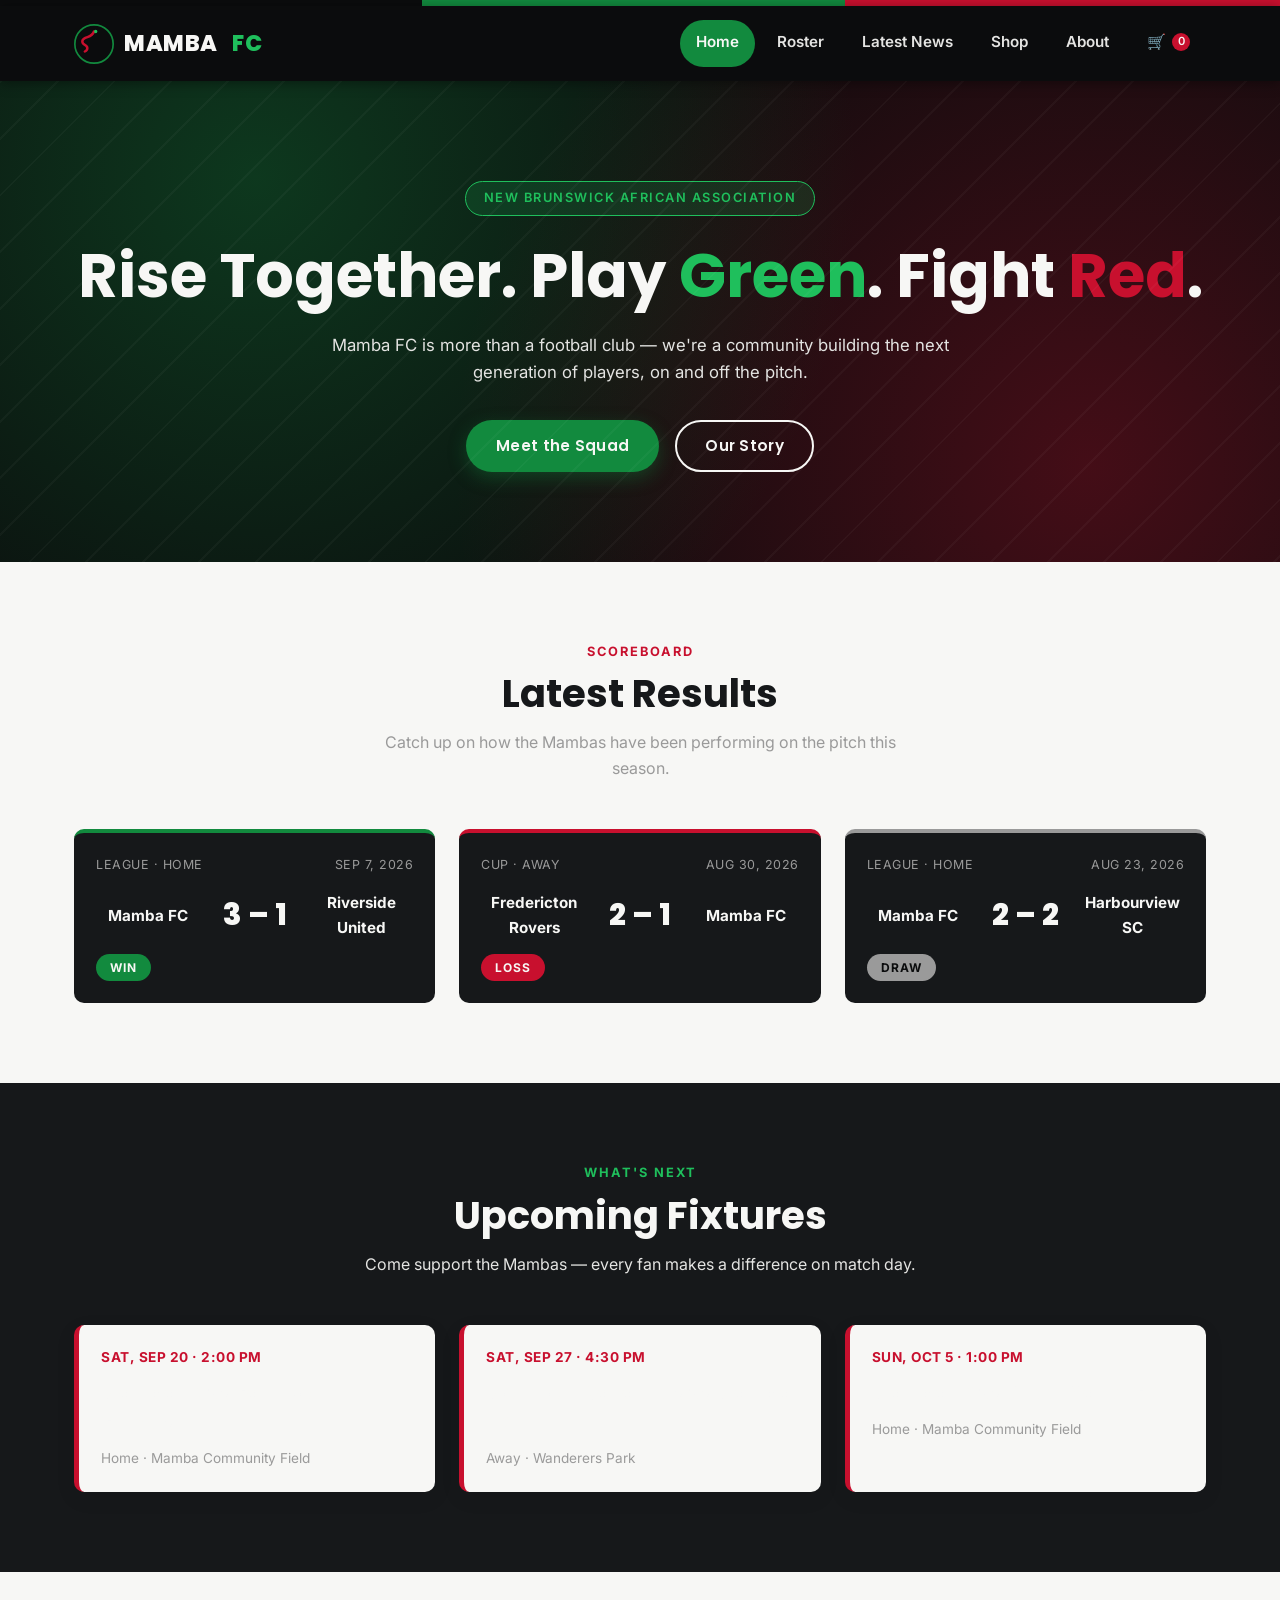
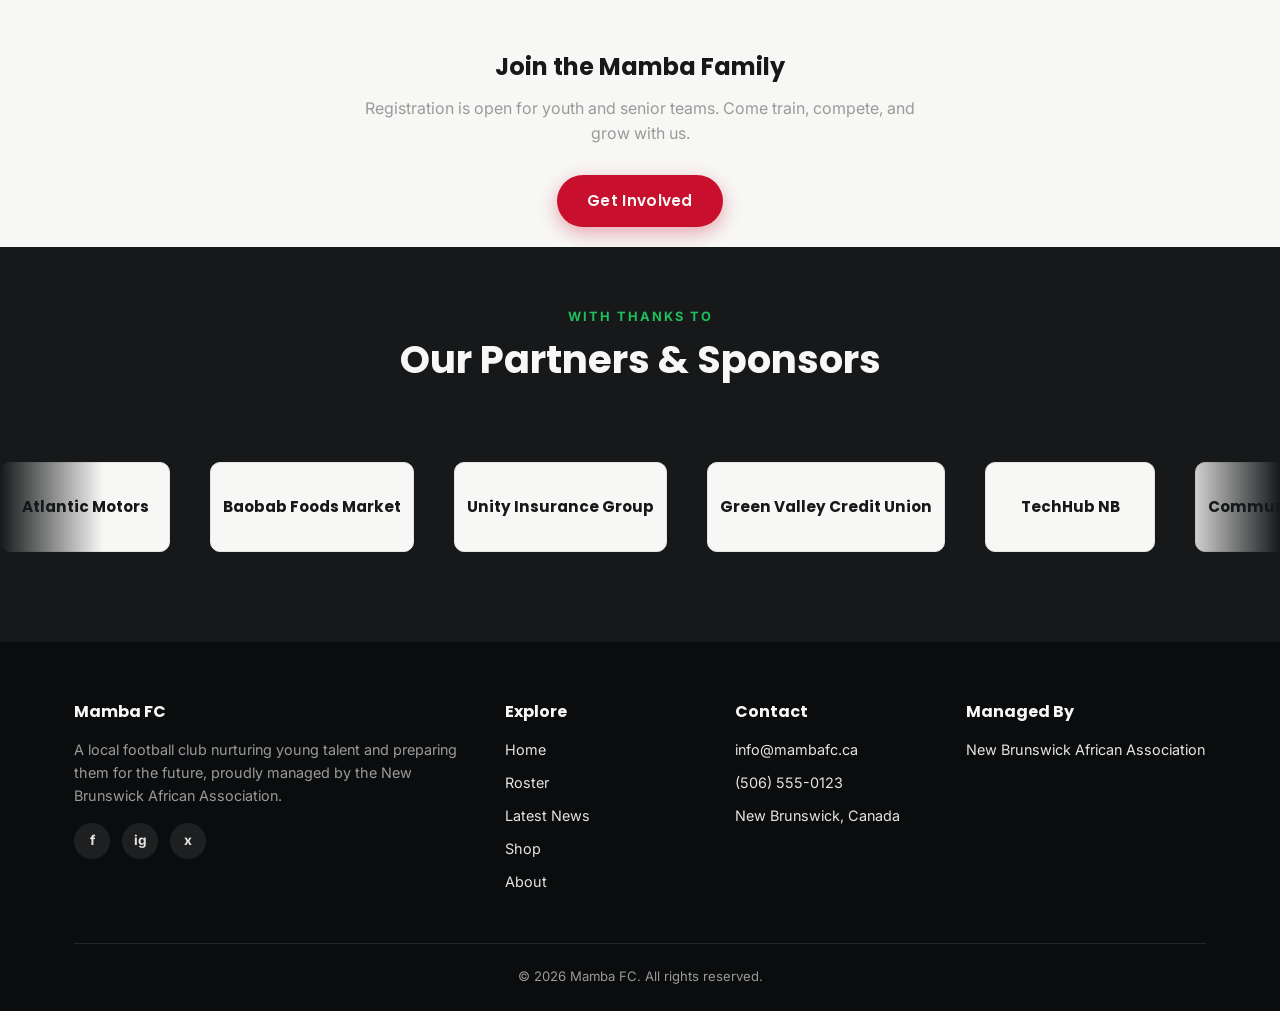
==== index.html @ 96ccfd4b "Add initial Mamba FC website with 5 core pages Static multi-page site (Home, Roster, Latest News, Sh" ====
<!DOCTYPE html>
<html lang="en">
<head>
<meta charset="UTF-8">
<meta name="viewport" content="width=device-width, initial-scale=1.0">
<title>Mamba FC — Home</title>
<meta name="description" content="Official home of Mamba FC, a local football club nurturing young talent, managed by the New Brunswick African Association.">
<link rel="preconnect" href="https://fonts.googleapis.com">
<link href="https://fonts.googleapis.com/css2?family=Poppins:wght@700;800&family=Inter:wght@400;500;600;700&display=swap" rel="stylesheet">
<link rel="stylesheet" href="css/style.css">
</head>
<body>

<div class="brand-stripe"></div>

<!-- ===== NAVBAR ===== -->
<header class="navbar">
  <div class="nav-container">
    <a href="index.html" class="logo">
      <svg class="mark" viewBox="0 0 48 48" xmlns="http://www.w3.org/2000/svg">
        <circle cx="24" cy="24" r="23" fill="#0b0c0d" stroke="#128a3e" stroke-width="2"/>
        <path d="M13 33c4-2 4-6 0-8s-4-6 0-8 9-2 11-8" stroke="#c8102e" stroke-width="3" fill="none" stroke-linecap="round"/>
        <circle cx="26" cy="9" r="2" fill="#1fbf5c"/>
      </svg>
      MAMBA<span class="fc">&nbsp;FC</span>
    </a>
    <nav class="nav-links">
      <a href="index.html" data-page="index.html">Home</a>
      <a href="roster.html" data-page="roster.html">Roster</a>
      <a href="news.html" data-page="news.html">Latest News</a>
      <a href="shop.html" data-page="shop.html">Shop</a>
      <a href="about.html" data-page="about.html">About</a>
      <a href="shop.html#products" class="nav-cart" aria-label="Cart">
        🛒 <span class="cart-badge">0</span>
      </a>
    </nav>
    <button class="nav-toggle" aria-label="Toggle menu">
      <span></span><span></span><span></span>
    </button>
  </div>
</header>

<!-- ===== HERO ===== -->
<section class="hero">
  <div class="container">
    <span class="hero-tag">New Brunswick African Association</span>
    <h1>Rise Together. Play <span class="accent-green">Green</span>. Fight <span class="accent-red">Red</span>.</h1>
    <p>Mamba FC is more than a football club — we're a community building the next generation of players, on and off the pitch.</p>
    <div class="hero-actions">
      <a href="roster.html" class="btn btn-primary">Meet the Squad</a>
      <a href="about.html" class="btn btn-outline">Our Story</a>
    </div>
  </div>
</section>

<!-- ===== LATEST RESULTS ===== -->
<section class="section">
  <div class="container">
    <div class="section-head">
      <span class="section-eyebrow">Scoreboard</span>
      <h2>Latest Results</h2>
      <p>Catch up on how the Mambas have been performing on the pitch this season.</p>
    </div>
    <div class="grid grid-3">
      <div class="score-card">
        <div class="score-meta"><span>League · Home</span><span>Sep 7, 2026</span></div>
        <div class="score-teams">
          <span class="score-team">Mamba FC</span>
          <span class="score-value">3&nbsp;–&nbsp;1</span>
          <span class="score-team">Riverside United</span>
        </div>
        <span class="result-badge win">WIN</span>
      </div>
      <div class="score-card loss">
        <div class="score-meta"><span>Cup · Away</span><span>Aug 30, 2026</span></div>
        <div class="score-teams">
          <span class="score-team">Fredericton Rovers</span>
          <span class="score-value">2&nbsp;–&nbsp;1</span>
          <span class="score-team">Mamba FC</span>
        </div>
        <span class="result-badge loss">LOSS</span>
      </div>
      <div class="score-card draw">
        <div class="score-meta"><span>League · Home</span><span>Aug 23, 2026</span></div>
        <div class="score-teams">
          <span class="score-team">Mamba FC</span>
          <span class="score-value">2&nbsp;–&nbsp;2</span>
          <span class="score-team">Harbourview SC</span>
        </div>
        <span class="result-badge draw">DRAW</span>
      </div>
    </div>
  </div>
</section>

<!-- ===== UPCOMING FIXTURES ===== -->
<section class="section section-alt">
  <div class="container">
    <div class="section-head">
      <span class="section-eyebrow">What's Next</span>
      <h2>Upcoming Fixtures</h2>
      <p>Come support the Mambas — every fan makes a difference on match day.</p>
    </div>
    <div class="grid grid-3">
      <div class="fixture-card">
        <span class="fixture-date">Sat, Sep 20 · 2:00 PM</span>
        <span class="fixture-match">Mamba FC vs Saint John Strikers</span>
        <span class="fixture-info">Home · Mamba Community Field</span>
      </div>
      <div class="fixture-card">
        <span class="fixture-date">Sat, Sep 27 · 4:30 PM</span>
        <span class="fixture-match">Moncton Wanderers vs Mamba FC</span>
        <span class="fixture-info">Away · Wanderers Park</span>
      </div>
      <div class="fixture-card">
        <span class="fixture-date">Sun, Oct 5 · 1:00 PM</span>
        <span class="fixture-match">Mamba FC vs Green Valley SC</span>
        <span class="fixture-info">Home · Mamba Community Field</span>
      </div>
    </div>
  </div>
</section>

<!-- ===== CALL TO ACTION ===== -->
<section class="section" style="padding-bottom: 20px;">
  <div class="container" style="text-align:center;">
    <h2 style="margin-bottom:14px;">Join the Mamba Family</h2>
    <p style="color:var(--grey); max-width:560px; margin:0 auto 28px;">Registration is open for youth and senior teams. Come train, compete, and grow with us.</p>
    <a href="about.html" class="btn btn-red">Get Involved</a>
  </div>
</section>

<!-- ===== PARTNERS / SPONSORS SLIDESHOW ===== -->
<section class="section-tight section-alt">
  <div class="container">
    <div class="section-head">
      <span class="section-eyebrow">With Thanks To</span>
      <h2>Our Partners &amp; Sponsors</h2>
    </div>
  </div>
  <div class="marquee-wrap">
    <!-- Placeholder logo tiles — replace with real sponsor logo images -->
    <div class="marquee-track">
      <div class="logo-tile">Atlantic Motors</div>
      <div class="logo-tile">Baobab Foods Market</div>
      <div class="logo-tile">Unity Insurance Group</div>
      <div class="logo-tile">Green Valley Credit Union</div>
      <div class="logo-tile">TechHub NB</div>
      <div class="logo-tile">Community Health Partners</div>
      <div class="logo-tile">Fresh Harvest Grocers</div>
      <div class="logo-tile">Bridgehouse Realty</div>
      <!-- duplicate set for seamless loop -->
      <div class="logo-tile">Atlantic Motors</div>
      <div class="logo-tile">Baobab Foods Market</div>
      <div class="logo-tile">Unity Insurance Group</div>
      <div class="logo-tile">Green Valley Credit Union</div>
      <div class="logo-tile">TechHub NB</div>
      <div class="logo-tile">Community Health Partners</div>
      <div class="logo-tile">Fresh Harvest Grocers</div>
      <div class="logo-tile">Bridgehouse Realty</div>
    </div>
  </div>
</section>

<!-- ===== FOOTER ===== -->
<footer class="footer">
  <div class="container">
    <div class="footer-grid">
      <div>
        <h4>Mamba FC</h4>
        <p>A local football club nurturing young talent and preparing them for the future, proudly managed by the New Brunswick African Association.</p>
        <div class="social-links">
          <a href="#" aria-label="Facebook">f</a>
          <a href="#" aria-label="Instagram">ig</a>
          <a href="#" aria-label="Twitter/X">x</a>
        </div>
      </div>
      <div>
        <h4>Explore</h4>
        <ul>
          <li><a href="index.html">Home</a></li>
          <li><a href="roster.html">Roster</a></li>
          <li><a href="news.html">Latest News</a></li>
          <li><a href="shop.html">Shop</a></li>
          <li><a href="about.html">About</a></li>
        </ul>
      </div>
      <div>
        <h4>Contact</h4>
        <ul>
          <li>info@mambafc.ca</li>
          <li>(506) 555-0123</li>
          <li>New Brunswick, Canada</li>
        </ul>
      </div>
      <div>
        <h4>Managed By</h4>
        <ul>
          <li>New Brunswick African Association</li>
        </ul>
      </div>
    </div>
    <div class="footer-bottom">
      &copy; 2026 Mamba FC. All rights reserved.
    </div>
  </div>
</footer>

<script src="js/main.js"></script>
</body>
</html>
---- css/style.css ----
/* ===================================================
   Mamba FC — Shared Stylesheet
   Colours: Black / Green / Red
=================================================== */

:root {
  --black: #0b0c0d;
  --black-soft: #16181a;
  --green: #128a3e;
  --green-dark: #0b5e2b;
  --green-light: #1fbf5c;
  --red: #c8102e;
  --red-dark: #8c0c22;
  --white: #f7f7f5;
  --grey: #9a9a9a;
  --grey-light: #e4e4e2;

  --font-heading: 'Poppins', 'Segoe UI', sans-serif;
  --font-body: 'Inter', 'Segoe UI', sans-serif;

  --radius: 10px;
  --shadow: 0 10px 30px rgba(0, 0, 0, 0.25);
}

* {
  box-sizing: border-box;
  margin: 0;
  padding: 0;
}

html {
  scroll-behavior: smooth;
}

body {
  font-family: var(--font-body);
  background: var(--white);
  color: var(--black-soft);
  line-height: 1.6;
  overflow-x: hidden;
}

img {
  max-width: 100%;
  display: block;
}

a {
  text-decoration: none;
  color: inherit;
}

ul {
  list-style: none;
}

h1, h2, h3, h4 {
  font-family: var(--font-heading);
  font-weight: 700;
  line-height: 1.25;
}

.container {
  width: 100%;
  max-width: 1180px;
  margin: 0 auto;
  padding: 0 24px;
}

/* ---------- Buttons ---------- */
.btn {
  display: inline-block;
  padding: 12px 28px;
  border-radius: 999px;
  font-weight: 600;
  font-family: var(--font-heading);
  font-size: 0.95rem;
  letter-spacing: 0.3px;
  border: 2px solid transparent;
  cursor: pointer;
  transition: transform 0.2s ease, background 0.2s ease, color 0.2s ease, box-shadow 0.2s ease;
}

.btn:hover {
  transform: translateY(-2px);
}

.btn-primary {
  background: var(--green);
  color: var(--white);
  box-shadow: 0 6px 18px rgba(18, 138, 62, 0.35);
}

.btn-primary:hover {
  background: var(--green-light);
}

.btn-outline {
  background: transparent;
  color: var(--white);
  border-color: var(--white);
}

.btn-outline:hover {
  background: var(--white);
  color: var(--black);
}

.btn-red {
  background: var(--red);
  color: var(--white);
  box-shadow: 0 6px 18px rgba(200, 16, 46, 0.35);
}

.btn-red:hover {
  background: var(--red-dark);
}

.btn-block {
  width: 100%;
  text-align: center;
}

/* ---------- Top bar stripe ---------- */
.brand-stripe {
  height: 6px;
  width: 100%;
  background: linear-gradient(90deg, var(--black) 0%, var(--black) 33%, var(--green) 33%, var(--green) 66%, var(--red) 66%, var(--red) 100%);
}

/* ---------- Navbar ---------- */
.navbar {
  background: var(--black);
  position: sticky;
  top: 0;
  z-index: 1000;
  box-shadow: 0 2px 12px rgba(0, 0, 0, 0.4);
}

.nav-container {
  max-width: 1180px;
  margin: 0 auto;
  padding: 14px 24px;
  display: flex;
  align-items: center;
  justify-content: space-between;
}

.logo {
  display: flex;
  align-items: center;
  gap: 10px;
  font-family: var(--font-heading);
  font-size: 1.4rem;
  font-weight: 800;
  color: var(--white);
  letter-spacing: 0.5px;
}

.logo .mark {
  width: 40px;
  height: 40px;
  flex-shrink: 0;
}

.logo span.fc {
  color: var(--green-light);
}

.nav-links {
  display: flex;
  align-items: center;
  gap: 6px;
}

.nav-links a {
  color: var(--grey-light);
  font-weight: 600;
  font-size: 0.95rem;
  padding: 10px 16px;
  border-radius: 999px;
  border-bottom: 3px solid transparent;
  transition: color 0.2s ease, background 0.2s ease;
}

.nav-links a:hover {
  color: var(--white);
  background: rgba(255, 255, 255, 0.06);
}

.nav-links a.active {
  color: var(--white);
  background: var(--green);
}

.nav-cart {
  position: relative;
  display: inline-flex;
  align-items: center;
  gap: 6px;
  color: var(--white);
  font-weight: 700;
}

.cart-badge {
  background: var(--red);
  color: var(--white);
  border-radius: 999px;
  font-size: 0.7rem;
  min-width: 18px;
  height: 18px;
  display: inline-flex;
  align-items: center;
  justify-content: center;
  padding: 0 4px;
}

.nav-toggle {
  display: none;
  flex-direction: column;
  gap: 5px;
  background: none;
  border: none;
  cursor: pointer;
  padding: 6px;
}

.nav-toggle span {
  width: 26px;
  height: 3px;
  background: var(--white);
  border-radius: 2px;
}

/* ---------- Hero ---------- */
.hero {
  position: relative;
  background: radial-gradient(circle at 20% 20%, rgba(18, 138, 62, 0.35), transparent 55%),
              radial-gradient(circle at 85% 80%, rgba(200, 16, 46, 0.3), transparent 55%),
              var(--black);
  color: var(--white);
  padding: 100px 24px 90px;
  text-align: center;
  overflow: hidden;
}

.hero::before {
  content: "";
  position: absolute;
  inset: 0;
  background-image: repeating-linear-gradient(135deg, rgba(255,255,255,0.03) 0 2px, transparent 2px 40px);
  pointer-events: none;
}

.hero-tag {
  display: inline-block;
  background: rgba(31, 191, 92, 0.15);
  border: 1px solid var(--green-light);
  color: var(--green-light);
  padding: 6px 18px;
  border-radius: 999px;
  font-weight: 600;
  font-size: 0.8rem;
  letter-spacing: 1.5px;
  text-transform: uppercase;
  margin-bottom: 22px;
}

.hero h1 {
  font-size: clamp(2.2rem, 5vw, 3.8rem);
  margin-bottom: 18px;
}

.hero h1 .accent-green { color: var(--green-light); }
.hero h1 .accent-red { color: var(--red); }

.hero p {
  max-width: 620px;
  margin: 0 auto 34px;
  color: var(--grey-light);
  font-size: 1.05rem;
}

.hero-actions {
  display: flex;
  gap: 16px;
  justify-content: center;
  flex-wrap: wrap;
}

/* ---------- Page header (non-home pages) ---------- */
.page-header {
  background: var(--black);
  color: var(--white);
  padding: 70px 24px;
  text-align: center;
  position: relative;
}

.page-header h1 {
  font-size: clamp(2rem, 4vw, 2.8rem);
}

.page-header p {
  color: var(--grey-light);
  margin-top: 10px;
  max-width: 560px;
  margin-left: auto;
  margin-right: auto;
}

/* ---------- Sections ---------- */
.section {
  padding: 80px 0;
}

.section-tight {
  padding: 60px 0;
}

.section-alt {
  background: var(--black-soft);
  color: var(--white);
}

.section-head {
  text-align: center;
  margin-bottom: 48px;
}

.section-eyebrow {
  color: var(--red);
  font-weight: 700;
  letter-spacing: 2px;
  text-transform: uppercase;
  font-size: 0.8rem;
  margin-bottom: 8px;
  display: block;
}

.section-alt .section-eyebrow {
  color: var(--green-light);
}

.section-head h2 {
  font-size: clamp(1.7rem, 3vw, 2.4rem);
}

.section-head p {
  color: var(--grey);
  max-width: 560px;
  margin: 12px auto 0;
}

.section-alt .section-head p {
  color: var(--grey-light);
}

/* ---------- Grids ---------- */
.grid {
  display: grid;
  gap: 24px;
}

.grid-3 { grid-template-columns: repeat(3, 1fr); }
.grid-2 { grid-template-columns: repeat(2, 1fr); }
.grid-4 { grid-template-columns: repeat(4, 1fr); }

@media (max-width: 900px) {
  .grid-3, .grid-4 { grid-template-columns: repeat(2, 1fr); }
}

@media (max-width: 600px) {
  .grid-2, .grid-3, .grid-4 { grid-template-columns: 1fr; }
}

/* ---------- Cards: general ---------- */
.card {
  background: var(--white);
  border-radius: var(--radius);
  box-shadow: 0 6px 20px rgba(0, 0, 0, 0.08);
  overflow: hidden;
  transition: transform 0.25s ease, box-shadow 0.25s ease;
}

.card:hover {
  transform: translateY(-6px);
  box-shadow: 0 16px 34px rgba(0, 0, 0, 0.15);
}

/* ---------- Score cards ---------- */
.score-card {
  background: var(--black-soft);
  border-radius: var(--radius);
  padding: 22px;
  color: var(--white);
  border-top: 4px solid var(--green);
}

.score-card.loss { border-top-color: var(--red); }
.score-card.draw { border-top-color: var(--grey); }

.score-meta {
  display: flex;
  justify-content: space-between;
  font-size: 0.78rem;
  color: var(--grey);
  text-transform: uppercase;
  letter-spacing: 0.5px;
  margin-bottom: 16px;
}

.score-teams {
  display: flex;
  align-items: center;
  justify-content: space-between;
  gap: 12px;
  margin-bottom: 14px;
}

.score-team {
  flex: 1;
  text-align: center;
  font-weight: 700;
  font-size: 0.95rem;
}

.score-value {
  font-family: var(--font-heading);
  font-size: 1.9rem;
  font-weight: 800;
  padding: 0 10px;
  white-space: nowrap;
}

.result-badge {
  display: inline-block;
  padding: 4px 14px;
  border-radius: 999px;
  font-size: 0.75rem;
  font-weight: 700;
  letter-spacing: 1px;
}

.result-badge.win { background: var(--green); color: var(--white); }
.result-badge.loss { background: var(--red); color: var(--white); }
.result-badge.draw { background: var(--grey); color: var(--black); }

/* ---------- Fixture cards ---------- */
.fixture-card {
  background: var(--white);
  border-radius: var(--radius);
  padding: 22px;
  box-shadow: 0 6px 20px rgba(0, 0, 0, 0.08);
  border-left: 5px solid var(--red);
  display: flex;
  flex-direction: column;
  gap: 10px;
}

.fixture-date {
  font-weight: 700;
  color: var(--red);
  font-size: 0.85rem;
  text-transform: uppercase;
  letter-spacing: 0.5px;
}

.fixture-match {
  font-family: var(--font-heading);
  font-size: 1.15rem;
  font-weight: 700;
}

.fixture-info {
  font-size: 0.85rem;
  color: var(--grey);
}

/* ---------- Partner marquee ---------- */
.marquee-wrap {
  overflow: hidden;
  position: relative;
  padding: 30px 0;
  -webkit-mask-image: linear-gradient(90deg, transparent, #000 8%, #000 92%, transparent);
          mask-image: linear-gradient(90deg, transparent, #000 8%, #000 92%, transparent);
}

.marquee-track {
  display: flex;
  gap: 40px;
  width: max-content;
  animation: scroll-left 28s linear infinite;
}

.marquee-wrap:hover .marquee-track {
  animation-play-state: paused;
}

@keyframes scroll-left {
  from { transform: translateX(0); }
  to { transform: translateX(-50%); }
}

.logo-tile {
  display: flex;
  align-items: center;
  justify-content: center;
  min-width: 170px;
  height: 90px;
  background: var(--white);
  border-radius: var(--radius);
  border: 1px solid var(--grey-light);
  font-family: var(--font-heading);
  font-weight: 700;
  color: var(--black-soft);
  text-align: center;
  padding: 12px;
  font-size: 0.95rem;
}

/* ---------- Roster ---------- */
.filter-bar {
  display: flex;
  gap: 10px;
  justify-content: center;
  flex-wrap: wrap;
  margin-bottom: 40px;
}

.filter-btn {
  background: var(--white);
  border: 2px solid var(--black);
  color: var(--black);
  padding: 8px 20px;
  border-radius: 999px;
  font-weight: 700;
  font-size: 0.85rem;
  cursor: pointer;
  transition: all 0.2s ease;
}

.filter-btn:hover {
  background: var(--black);
  color: var(--white);
}

.filter-btn.active {
  background: var(--green);
  border-color: var(--green);
  color: var(--white);
}

.player-card {
  background: var(--white);
  border-radius: var(--radius);
  overflow: hidden;
  text-align: center;
  box-shadow: 0 6px 20px rgba(0, 0, 0, 0.08);
  transition: transform 0.25s ease, box-shadow 0.25s ease;
}

.player-card:hover {
  transform: translateY(-6px);
  box-shadow: 0 16px 34px rgba(0, 0, 0, 0.15);
}

.player-photo {
  background: var(--black);
  color: var(--white);
  height: 190px;
  display: flex;
  align-items: center;
  justify-content: center;
  position: relative;
}

.player-photo .number {
  font-family: var(--font-heading);
  font-size: 4rem;
  font-weight: 800;
  opacity: 0.9;
}

.player-photo.gk { background: linear-gradient(160deg, var(--black), #222); }
.player-photo.df { background: linear-gradient(160deg, var(--green-dark), var(--green)); }
.player-photo.mf { background: linear-gradient(160deg, var(--black), var(--green-dark)); }
.player-photo.fw { background: linear-gradient(160deg, var(--red-dark), var(--red)); }

.player-info {
  padding: 16px;
}

.player-info h3 {
  font-size: 1.05rem;
  margin-bottom: 4px;
}

.player-pos {
  font-size: 0.8rem;
  color: var(--grey);
  text-transform: uppercase;
  letter-spacing: 0.5px;
}

.staff-card {
  text-align: center;
  padding: 26px 18px;
}

.staff-photo {
  width: 100px;
  height: 100px;
  border-radius: 50%;
  background: var(--green);
  color: var(--white);
  display: flex;
  align-items: center;
  justify-content: center;
  font-family: var(--font-heading);
  font-size: 1.6rem;
  font-weight: 800;
  margin: 0 auto 16px;
}

/* ---------- News ---------- */
.news-card {
  display: flex;
  flex-direction: column;
}

.news-image {
  height: 180px;
  background: linear-gradient(135deg, var(--black) 0%, var(--green-dark) 50%, var(--red-dark) 100%);
  display: flex;
  align-items: center;
  justify-content: center;
  color: rgba(255,255,255,0.85);
  font-family: var(--font-heading);
  font-weight: 700;
  letter-spacing: 1px;
  text-transform: uppercase;
  font-size: 0.85rem;
  text-align: center;
  padding: 10px;
}

.news-body {
  padding: 20px;
  display: flex;
  flex-direction: column;
  gap: 10px;
  flex: 1;
}

.news-date {
  font-size: 0.78rem;
  color: var(--red);
  font-weight: 700;
  text-transform: uppercase;
  letter-spacing: 0.5px;
}

.news-body h3 {
  font-size: 1.15rem;
}

.news-excerpt {
  color: var(--grey);
  font-size: 0.92rem;
  flex: 1;
}

.news-more {
  display: none;
  color: var(--grey);
  font-size: 0.92rem;
}

.read-more-btn {
  align-self: flex-start;
  background: none;
  border: none;
  color: var(--green);
  font-weight: 700;
  cursor: pointer;
  padding: 0;
  font-size: 0.9rem;
}

.read-more-btn:hover {
  color: var(--green-dark);
  text-decoration: underline;
}

/* ---------- Shop ---------- */
.product-card {
  display: flex;
  flex-direction: column;
}

.product-image {
  height: 200px;
  background: var(--black-soft);
  display: flex;
  align-items: center;
  justify-content: center;
  position: relative;
}

.product-image .kit-stripe {
  width: 70%;
  height: 70%;
  border-radius: 8px;
  background: linear-gradient(180deg, var(--black) 0 33%, var(--green) 33% 66%, var(--red) 66% 100%);
  box-shadow: 0 10px 24px rgba(0,0,0,0.4);
}

.product-tag {
  position: absolute;
  top: 12px;
  left: 12px;
  background: var(--red);
  color: var(--white);
  font-size: 0.7rem;
  font-weight: 700;
  padding: 4px 10px;
  border-radius: 999px;
  text-transform: uppercase;
}

.product-body {
  padding: 18px 20px;
  display: flex;
  flex-direction: column;
  gap: 10px;
}

.product-body h3 {
  font-size: 1.05rem;
}

.product-price {
  font-family: var(--font-heading);
  font-weight: 800;
  color: var(--green-dark);
  font-size: 1.15rem;
}

/* ---------- About page ---------- */
.about-lead {
  display: grid;
  grid-template-columns: 1fr 1fr;
  gap: 40px;
  align-items: center;
}

@media (max-width: 800px) {
  .about-lead { grid-template-columns: 1fr; }
}

.about-block {
  background: var(--black);
  border-radius: var(--radius);
  padding: 46px;
  min-height: 220px;
  display: flex;
  align-items: center;
  justify-content: center;
  text-align: center;
}

.about-block .crest {
  width: 140px;
  height: 140px;
}

.vm-grid {
  display: grid;
  grid-template-columns: 1fr 1fr;
  gap: 28px;
}

@media (max-width: 800px) {
  .vm-grid { grid-template-columns: 1fr; }
}

.vm-card {
  background: var(--white);
  border-radius: var(--radius);
  padding: 34px;
  box-shadow: 0 6px 20px rgba(0, 0, 0, 0.08);
  border-top: 5px solid var(--green);
}

.vm-card.mission {
  border-top-color: var(--red);
}

.vm-card h3 {
  font-size: 1.3rem;
  margin-bottom: 14px;
}

.vm-card p {
  color: var(--grey);
}

.value-card {
  text-align: center;
  padding: 30px 20px;
}

.value-icon {
  width: 56px;
  height: 56px;
  border-radius: 50%;
  background: var(--green);
  color: var(--white);
  display: flex;
  align-items: center;
  justify-content: center;
  font-family: var(--font-heading);
  font-weight: 800;
  margin: 0 auto 16px;
  font-size: 1.3rem;
}

.value-card:nth-child(3n+2) .value-icon { background: var(--red); }
.value-card:nth-child(3n) .value-icon { background: var(--black); }

.manager-box {
  background: var(--black-soft);
  color: var(--white);
  border-radius: var(--radius);
  padding: 46px;
  display: grid;
  grid-template-columns: 130px 1fr;
  gap: 30px;
  align-items: center;
}

@media (max-width: 700px) {
  .manager-box { grid-template-columns: 1fr; text-align: center; }
}

.manager-badge {
  width: 130px;
  height: 130px;
  border-radius: 50%;
  background: linear-gradient(160deg, var(--green), var(--red));
  display: flex;
  align-items: center;
  justify-content: center;
  font-family: var(--font-heading);
  font-weight: 800;
  font-size: 1.6rem;
  margin: 0 auto;
}

/* ---------- Footer ---------- */
.footer {
  background: var(--black);
  color: var(--grey-light);
  padding: 60px 0 24px;
}

.footer-grid {
  display: grid;
  grid-template-columns: 2fr 1fr 1fr 1.2fr;
  gap: 30px;
  margin-bottom: 40px;
}

@media (max-width: 800px) {
  .footer-grid { grid-template-columns: 1fr 1fr; }
}

@media (max-width: 500px) {
  .footer-grid { grid-template-columns: 1fr; }
}

.footer h4 {
  color: var(--white);
  font-size: 1rem;
  margin-bottom: 16px;
}

.footer ul li {
  margin-bottom: 10px;
  font-size: 0.9rem;
}

.footer ul li a:hover {
  color: var(--green-light);
}

.footer p {
  font-size: 0.9rem;
  color: var(--grey);
}

.social-links {
  display: flex;
  gap: 12px;
  margin-top: 16px;
}

.social-links a {
  width: 36px;
  height: 36px;
  border-radius: 50%;
  background: rgba(255,255,255,0.08);
  display: flex;
  align-items: center;
  justify-content: center;
  font-weight: 700;
  font-size: 0.85rem;
  transition: background 0.2s ease;
}

.social-links a:hover {
  background: var(--green);
}

.footer-bottom {
  border-top: 1px solid rgba(255,255,255,0.1);
  padding-top: 22px;
  text-align: center;
  font-size: 0.82rem;
  color: var(--grey);
}

/* ---------- Toast ---------- */
.toast {
  position: fixed;
  bottom: 26px;
  left: 50%;
  transform: translateX(-50%) translateY(20px);
  background: var(--black);
  color: var(--white);
  padding: 14px 26px;
  border-radius: 999px;
  border: 1px solid var(--green);
  font-weight: 600;
  font-size: 0.9rem;
  opacity: 0;
  pointer-events: none;
  transition: opacity 0.3s ease, transform 0.3s ease;
  z-index: 2000;
}

.toast.show {
  opacity: 1;
  transform: translateX(-50%) translateY(0);
}

/* ---------- Mobile nav ---------- */
@media (max-width: 860px) {
  .nav-toggle {
    display: flex;
  }

  .nav-links {
    position: absolute;
    top: 100%;
    left: 0;
    right: 0;
    background: var(--black);
    flex-direction: column;
    align-items: stretch;
    gap: 0;
    max-height: 0;
    overflow: hidden;
    transition: max-height 0.3s ease;
  }

  .nav-links.open {
    max-height: 400px;
  }

  .nav-links a {
    padding: 16px 24px;
    border-radius: 0;
    border-bottom: 1px solid rgba(255,255,255,0.06);
  }

  .nav-links a.active {
    background: var(--green);
  }
}
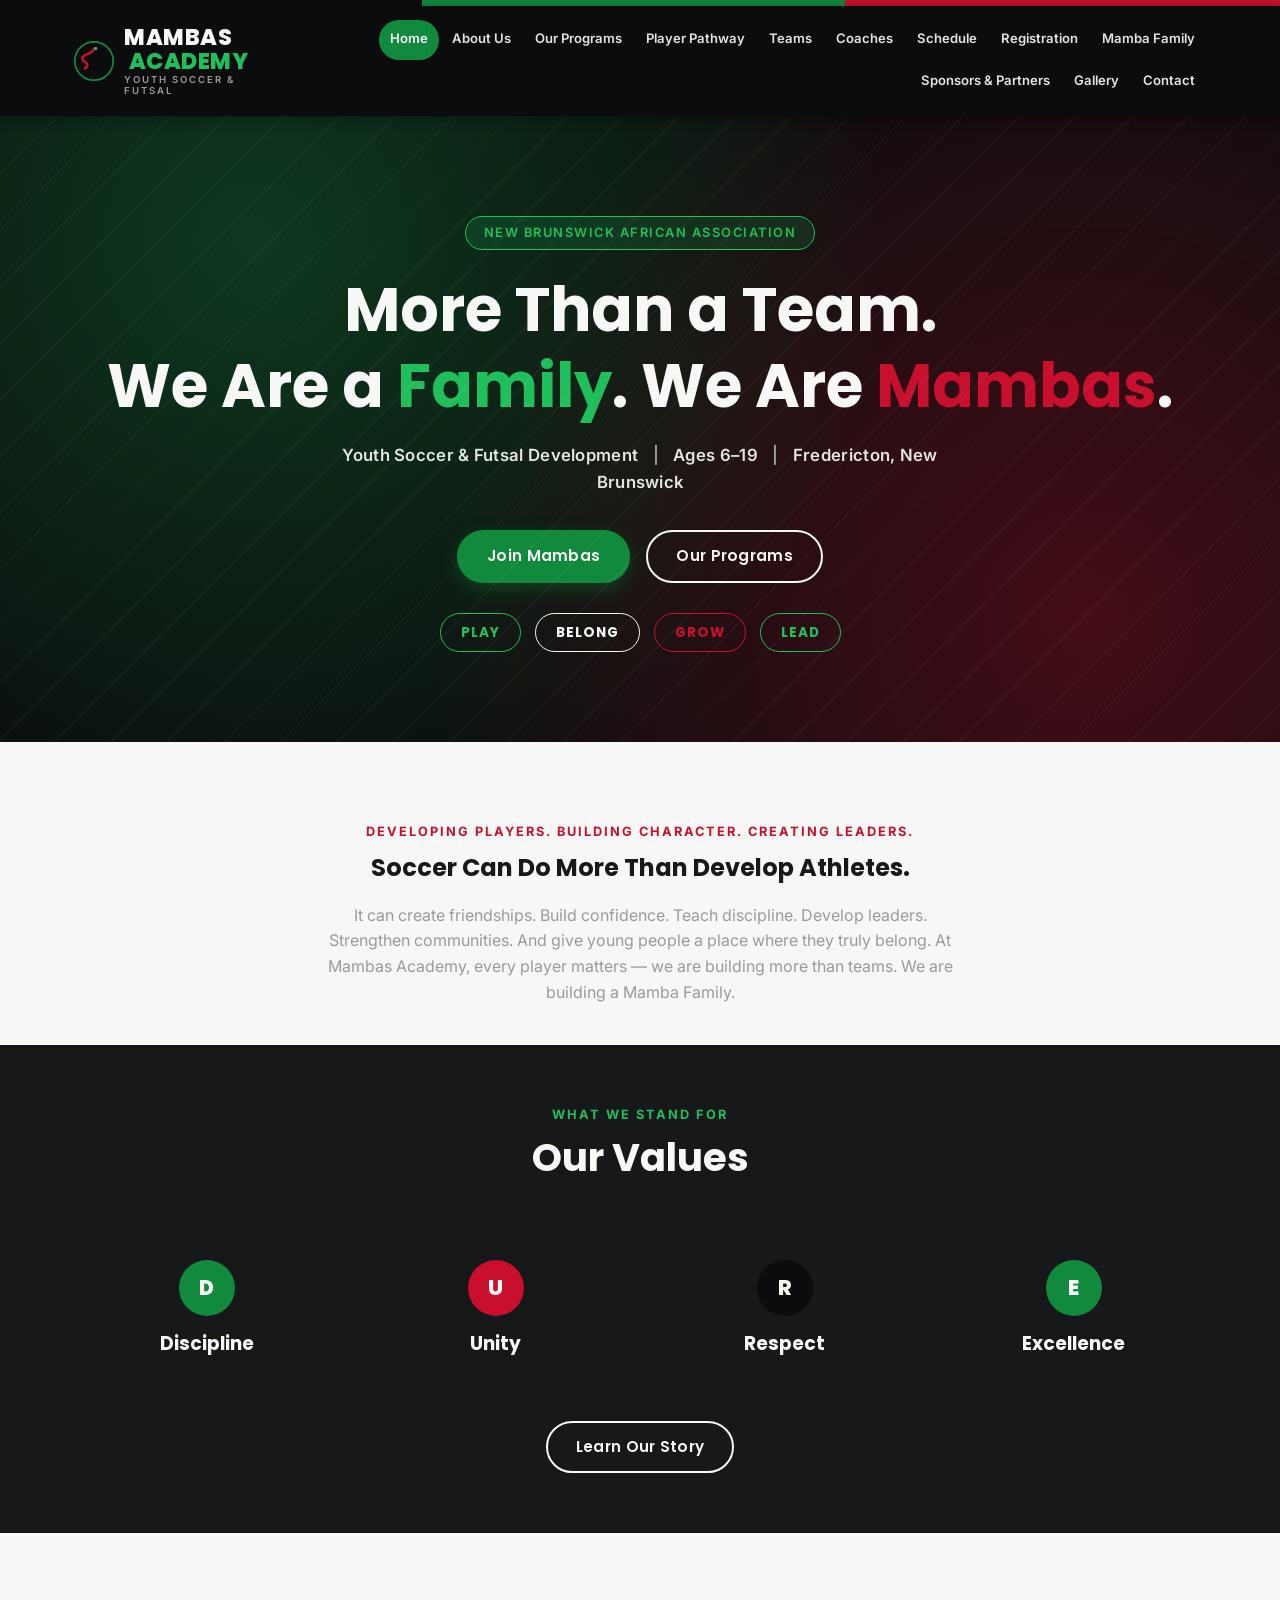
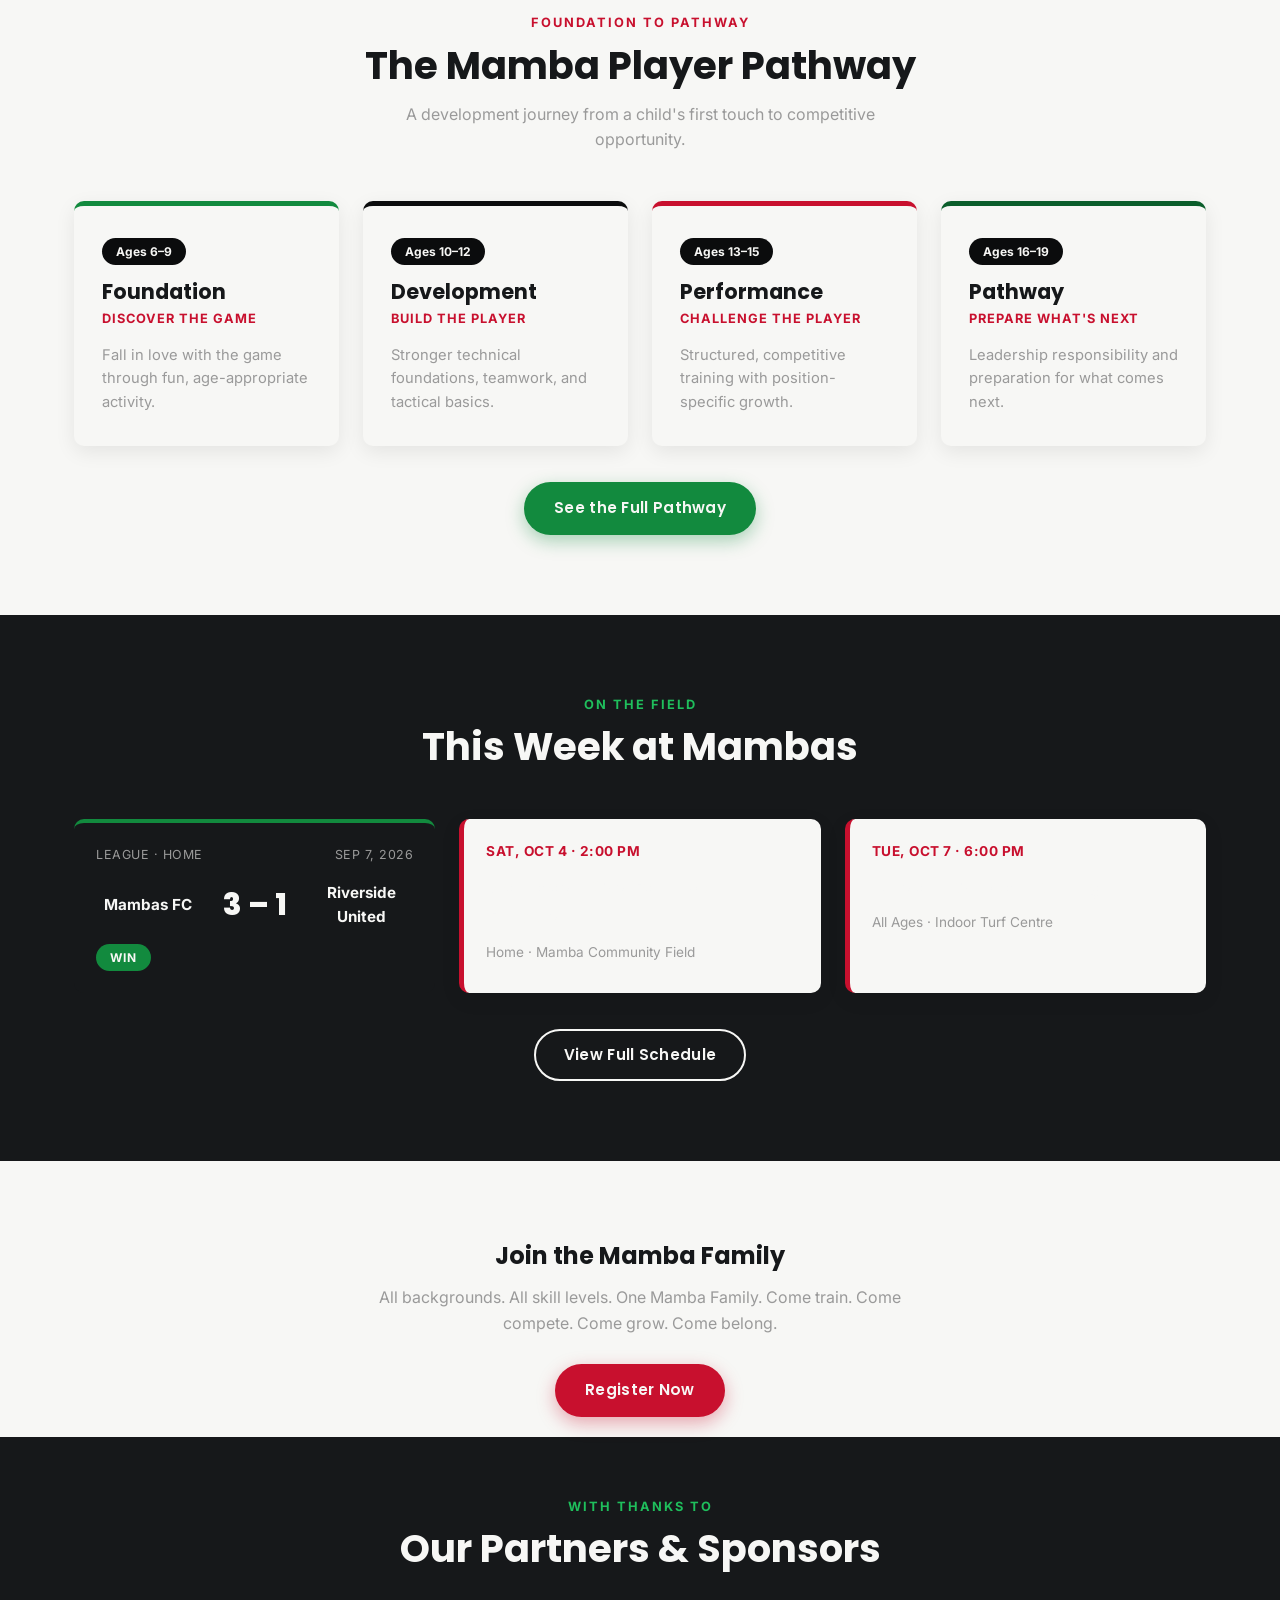
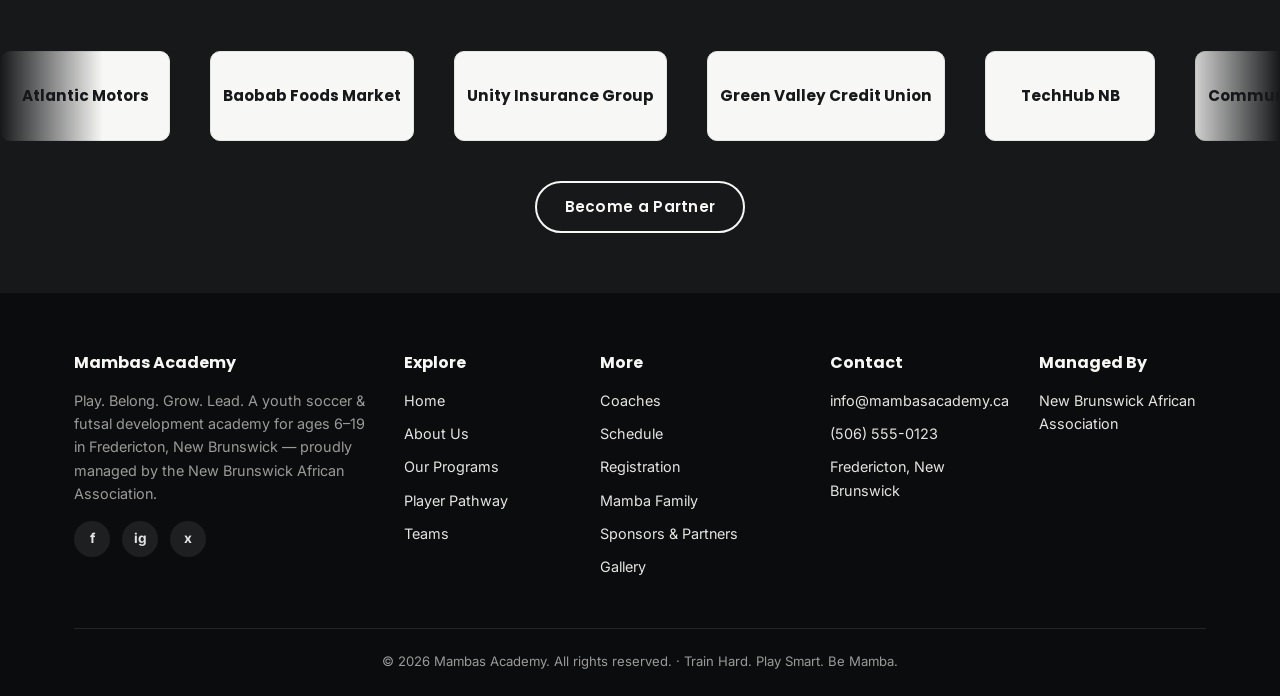
==== commit 64d34efa: "Rebrand site to Mambas Academy with full 12-page structure Replace Mamba FC's 5-page site with the n" ====
--- a/index.html
+++ b/index.html
@@ -3,8 +3,8 @@
 <head>
 <meta charset="UTF-8">
 <meta name="viewport" content="width=device-width, initial-scale=1.0">
-<title>Mamba FC — Home</title>
-<meta name="description" content="Official home of Mamba FC, a local football club nurturing young talent, managed by the New Brunswick African Association.">
+<title>Mambas Academy — Home</title>
+<meta name="description" content="Mambas Academy is a youth soccer & futsal development program in Fredericton, New Brunswick, for ages 6–19. Play. Belong. Grow. Lead.">
 <link rel="preconnect" href="https://fonts.googleapis.com">
 <link href="https://fonts.googleapis.com/css2?family=Poppins:wght@700;800&family=Inter:wght@400;500;600;700&display=swap" rel="stylesheet">
 <link rel="stylesheet" href="css/style.css">
@@ -22,17 +22,21 @@
         <path d="M13 33c4-2 4-6 0-8s-4-6 0-8 9-2 11-8" stroke="#c8102e" stroke-width="3" fill="none" stroke-linecap="round"/>
         <circle cx="26" cy="9" r="2" fill="#1fbf5c"/>
       </svg>
-      MAMBA<span class="fc">&nbsp;FC</span>
+      <span class="logo-stack">MAMBAS<span class="fc">&nbsp;ACADEMY</span><span class="sub-brand">Youth Soccer &amp; Futsal</span></span>
     </a>
     <nav class="nav-links">
       <a href="index.html" data-page="index.html">Home</a>
-      <a href="roster.html" data-page="roster.html">Roster</a>
-      <a href="news.html" data-page="news.html">Latest News</a>
-      <a href="shop.html" data-page="shop.html">Shop</a>
-      <a href="about.html" data-page="about.html">About</a>
-      <a href="shop.html#products" class="nav-cart" aria-label="Cart">
-        🛒 <span class="cart-badge">0</span>
-      </a>
+      <a href="about.html" data-page="about.html">About Us</a>
+      <a href="programs.html" data-page="programs.html">Our Programs</a>
+      <a href="pathway.html" data-page="pathway.html">Player Pathway</a>
+      <a href="teams.html" data-page="teams.html">Teams</a>
+      <a href="coaches.html" data-page="coaches.html">Coaches</a>
+      <a href="schedule.html" data-page="schedule.html">Schedule</a>
+      <a href="registration.html" data-page="registration.html">Registration</a>
+      <a href="family.html" data-page="family.html">Mamba Family</a>
+      <a href="sponsors.html" data-page="sponsors.html">Sponsors &amp; Partners</a>
+      <a href="gallery.html" data-page="gallery.html">Gallery</a>
+      <a href="contact.html" data-page="contact.html">Contact</a>
     </nav>
     <button class="nav-toggle" aria-label="Toggle menu">
       <span></span><span></span><span></span>
@@ -44,89 +48,121 @@
 <section class="hero">
   <div class="container">
     <span class="hero-tag">New Brunswick African Association</span>
-    <h1>Rise Together. Play <span class="accent-green">Green</span>. Fight <span class="accent-red">Red</span>.</h1>
-    <p>Mamba FC is more than a football club — we're a community building the next generation of players, on and off the pitch.</p>
+    <h1>More Than a Team.<br>We Are a <span class="accent-green">Family</span>. We Are <span class="accent-red">Mambas</span>.</h1>
+    <p class="hero-facts">Youth Soccer &amp; Futsal Development <span class="sep">|</span> Ages 6–19 <span class="sep">|</span> Fredericton, New Brunswick</p>
     <div class="hero-actions">
-      <a href="roster.html" class="btn btn-primary">Meet the Squad</a>
-      <a href="about.html" class="btn btn-outline">Our Story</a>
-    </div>
-  </div>
-</section>
-
-<!-- ===== LATEST RESULTS ===== -->
+      <a href="registration.html" class="btn btn-primary">Join Mambas</a>
+      <a href="programs.html" class="btn btn-outline">Our Programs</a>
+    </div>
+    <div class="pillars-row">
+      <span class="pillar-chip">Play</span>
+      <span class="pillar-chip">Belong</span>
+      <span class="pillar-chip">Grow</span>
+      <span class="pillar-chip">Lead</span>
+    </div>
+  </div>
+</section>
+
+<!-- ===== INTRO ===== -->
+<section class="section" style="padding-bottom:40px;">
+  <div class="container" style="text-align:center;">
+    <span class="section-eyebrow">Developing Players. Building Character. Creating Leaders.</span>
+    <h2 style="max-width:760px; margin:10px auto 20px;">Soccer Can Do More Than Develop Athletes.</h2>
+    <p style="color:var(--grey); max-width:640px; margin:0 auto;">It can create friendships. Build confidence. Teach discipline. Develop leaders. Strengthen communities. And give young people a place where they truly belong. At Mambas Academy, every player matters — we are building more than teams. We are building a Mamba Family.</p>
+  </div>
+</section>
+
+<!-- ===== VALUES SNAPSHOT ===== -->
+<section class="section-tight section-alt">
+  <div class="container">
+    <div class="section-head">
+      <span class="section-eyebrow">What We Stand For</span>
+      <h2>Our Values</h2>
+    </div>
+    <div class="grid grid-4">
+      <div class="card value-card" style="background:transparent; box-shadow:none;">
+        <div class="value-icon">D</div>
+        <h3 style="color:var(--white);">Discipline</h3>
+      </div>
+      <div class="card value-card" style="background:transparent; box-shadow:none;">
+        <div class="value-icon">U</div>
+        <h3 style="color:var(--white);">Unity</h3>
+      </div>
+      <div class="card value-card" style="background:transparent; box-shadow:none;">
+        <div class="value-icon">R</div>
+        <h3 style="color:var(--white);">Respect</h3>
+      </div>
+      <div class="card value-card" style="background:transparent; box-shadow:none;">
+        <div class="value-icon">E</div>
+        <h3 style="color:var(--white);">Excellence</h3>
+      </div>
+    </div>
+    <div style="text-align:center; margin-top:36px;">
+      <a href="about.html" class="btn btn-outline">Learn Our Story</a>
+    </div>
+  </div>
+</section>
+
+<!-- ===== PATHWAY TEASER ===== -->
 <section class="section">
   <div class="container">
     <div class="section-head">
-      <span class="section-eyebrow">Scoreboard</span>
-      <h2>Latest Results</h2>
-      <p>Catch up on how the Mambas have been performing on the pitch this season.</p>
+      <span class="section-eyebrow">Foundation to Pathway</span>
+      <h2>The Mamba Player Pathway</h2>
+      <p>A development journey from a child's first touch to competitive opportunity.</p>
+    </div>
+    <div class="grid grid-4">
+      <div class="stage-card"><span class="stage-ages">Ages 6–9</span><h3>Foundation</h3><span class="stage-tag">Discover the Game</span><p>Fall in love with the game through fun, age-appropriate activity.</p></div>
+      <div class="stage-card"><span class="stage-ages">Ages 10–12</span><h3>Development</h3><span class="stage-tag">Build the Player</span><p>Stronger technical foundations, teamwork, and tactical basics.</p></div>
+      <div class="stage-card"><span class="stage-ages">Ages 13–15</span><h3>Performance</h3><span class="stage-tag">Challenge the Player</span><p>Structured, competitive training with position-specific growth.</p></div>
+      <div class="stage-card"><span class="stage-ages">Ages 16–19</span><h3>Pathway</h3><span class="stage-tag">Prepare What's Next</span><p>Leadership responsibility and preparation for what comes next.</p></div>
+    </div>
+    <div style="text-align:center; margin-top:36px;">
+      <a href="pathway.html" class="btn btn-primary">See the Full Pathway</a>
+    </div>
+  </div>
+</section>
+
+<!-- ===== THIS WEEK ===== -->
+<section class="section section-alt">
+  <div class="container">
+    <div class="section-head">
+      <span class="section-eyebrow">On The Field</span>
+      <h2>This Week at Mambas</h2>
     </div>
     <div class="grid grid-3">
       <div class="score-card">
         <div class="score-meta"><span>League · Home</span><span>Sep 7, 2026</span></div>
         <div class="score-teams">
-          <span class="score-team">Mamba FC</span>
+          <span class="score-team">Mambas FC</span>
           <span class="score-value">3&nbsp;–&nbsp;1</span>
           <span class="score-team">Riverside United</span>
         </div>
         <span class="result-badge win">WIN</span>
       </div>
-      <div class="score-card loss">
-        <div class="score-meta"><span>Cup · Away</span><span>Aug 30, 2026</span></div>
-        <div class="score-teams">
-          <span class="score-team">Fredericton Rovers</span>
-          <span class="score-value">2&nbsp;–&nbsp;1</span>
-          <span class="score-team">Mamba FC</span>
-        </div>
-        <span class="result-badge loss">LOSS</span>
-      </div>
-      <div class="score-card draw">
-        <div class="score-meta"><span>League · Home</span><span>Aug 23, 2026</span></div>
-        <div class="score-teams">
-          <span class="score-team">Mamba FC</span>
-          <span class="score-value">2&nbsp;–&nbsp;2</span>
-          <span class="score-team">Harbourview SC</span>
-        </div>
-        <span class="result-badge draw">DRAW</span>
-      </div>
-    </div>
-  </div>
-</section>
-
-<!-- ===== UPCOMING FIXTURES ===== -->
-<section class="section section-alt">
-  <div class="container">
-    <div class="section-head">
-      <span class="section-eyebrow">What's Next</span>
-      <h2>Upcoming Fixtures</h2>
-      <p>Come support the Mambas — every fan makes a difference on match day.</p>
-    </div>
-    <div class="grid grid-3">
-      <div class="fixture-card">
-        <span class="fixture-date">Sat, Sep 20 · 2:00 PM</span>
-        <span class="fixture-match">Mamba FC vs Saint John Strikers</span>
+      <div class="fixture-card" style="background:var(--white);">
+        <span class="fixture-date">Sat, Oct 4 · 2:00 PM</span>
+        <span class="fixture-match">Mambas FC vs Saint John Strikers</span>
         <span class="fixture-info">Home · Mamba Community Field</span>
       </div>
-      <div class="fixture-card">
-        <span class="fixture-date">Sat, Sep 27 · 4:30 PM</span>
-        <span class="fixture-match">Moncton Wanderers vs Mamba FC</span>
-        <span class="fixture-info">Away · Wanderers Park</span>
-      </div>
-      <div class="fixture-card">
-        <span class="fixture-date">Sun, Oct 5 · 1:00 PM</span>
-        <span class="fixture-match">Mamba FC vs Green Valley SC</span>
-        <span class="fixture-info">Home · Mamba Community Field</span>
-      </div>
+      <div class="fixture-card" style="background:var(--white);">
+        <span class="fixture-date">Tue, Oct 7 · 6:00 PM</span>
+        <span class="fixture-match">Futsal Development Night</span>
+        <span class="fixture-info">All Ages · Indoor Turf Centre</span>
+      </div>
+    </div>
+    <div style="text-align:center; margin-top:36px;">
+      <a href="schedule.html" class="btn btn-outline">View Full Schedule</a>
     </div>
   </div>
 </section>
 
 <!-- ===== CALL TO ACTION ===== -->
-<section class="section" style="padding-bottom: 20px;">
-  <div class="container" style="text-align:center;">
+<section class="section" style="padding-bottom: 20px; text-align:center;">
+  <div class="container">
     <h2 style="margin-bottom:14px;">Join the Mamba Family</h2>
-    <p style="color:var(--grey); max-width:560px; margin:0 auto 28px;">Registration is open for youth and senior teams. Come train, compete, and grow with us.</p>
-    <a href="about.html" class="btn btn-red">Get Involved</a>
+    <p style="color:var(--grey); max-width:560px; margin:0 auto 28px;">All backgrounds. All skill levels. One Mamba Family. Come train. Come compete. Come grow. Come belong.</p>
+    <a href="registration.html" class="btn btn-red">Register Now</a>
   </div>
 </section>
 
@@ -149,7 +185,6 @@
       <div class="logo-tile">Community Health Partners</div>
       <div class="logo-tile">Fresh Harvest Grocers</div>
       <div class="logo-tile">Bridgehouse Realty</div>
-      <!-- duplicate set for seamless loop -->
       <div class="logo-tile">Atlantic Motors</div>
       <div class="logo-tile">Baobab Foods Market</div>
       <div class="logo-tile">Unity Insurance Group</div>
@@ -160,6 +195,9 @@
       <div class="logo-tile">Bridgehouse Realty</div>
     </div>
   </div>
+  <div class="container" style="text-align:center; margin-top:10px;">
+    <a href="sponsors.html" class="btn btn-outline">Become a Partner</a>
+  </div>
 </section>
 
 <!-- ===== FOOTER ===== -->
@@ -167,8 +205,8 @@
   <div class="container">
     <div class="footer-grid">
       <div>
-        <h4>Mamba FC</h4>
-        <p>A local football club nurturing young talent and preparing them for the future, proudly managed by the New Brunswick African Association.</p>
+        <h4>Mambas Academy</h4>
+        <p>Play. Belong. Grow. Lead. A youth soccer &amp; futsal development academy for ages 6–19 in Fredericton, New Brunswick — proudly managed by the New Brunswick African Association.</p>
         <div class="social-links">
           <a href="#" aria-label="Facebook">f</a>
           <a href="#" aria-label="Instagram">ig</a>
@@ -179,18 +217,29 @@
         <h4>Explore</h4>
         <ul>
           <li><a href="index.html">Home</a></li>
-          <li><a href="roster.html">Roster</a></li>
-          <li><a href="news.html">Latest News</a></li>
-          <li><a href="shop.html">Shop</a></li>
-          <li><a href="about.html">About</a></li>
+          <li><a href="about.html">About Us</a></li>
+          <li><a href="programs.html">Our Programs</a></li>
+          <li><a href="pathway.html">Player Pathway</a></li>
+          <li><a href="teams.html">Teams</a></li>
+        </ul>
+      </div>
+      <div>
+        <h4>More</h4>
+        <ul>
+          <li><a href="coaches.html">Coaches</a></li>
+          <li><a href="schedule.html">Schedule</a></li>
+          <li><a href="registration.html">Registration</a></li>
+          <li><a href="family.html">Mamba Family</a></li>
+          <li><a href="sponsors.html">Sponsors &amp; Partners</a></li>
+          <li><a href="gallery.html">Gallery</a></li>
         </ul>
       </div>
       <div>
         <h4>Contact</h4>
         <ul>
-          <li>info@mambafc.ca</li>
+          <li>info@mambasacademy.ca</li>
           <li>(506) 555-0123</li>
-          <li>New Brunswick, Canada</li>
+          <li>Fredericton, New Brunswick</li>
         </ul>
       </div>
       <div>
@@ -201,7 +250,7 @@
       </div>
     </div>
     <div class="footer-bottom">
-      &copy; 2026 Mamba FC. All rights reserved.
+      &copy; 2026 Mambas Academy. All rights reserved. &middot; Train Hard. Play Smart. Be Mamba.
     </div>
   </div>
 </footer>
--- a/css/style.css
+++ b/css/style.css
@@ -170,16 +170,19 @@
 .nav-links {
   display: flex;
   align-items: center;
-  gap: 6px;
+  gap: 2px;
+  flex-wrap: wrap;
+  justify-content: flex-end;
 }
 
 .nav-links a {
   color: var(--grey-light);
   font-weight: 600;
-  font-size: 0.95rem;
-  padding: 10px 16px;
+  font-size: 0.82rem;
+  padding: 8px 11px;
   border-radius: 999px;
   border-bottom: 3px solid transparent;
+  white-space: nowrap;
   transition: color 0.2s ease, background 0.2s ease;
 }
 
@@ -191,28 +194,6 @@
 .nav-links a.active {
   color: var(--white);
   background: var(--green);
-}
-
-.nav-cart {
-  position: relative;
-  display: inline-flex;
-  align-items: center;
-  gap: 6px;
-  color: var(--white);
-  font-weight: 700;
-}
-
-.cart-badge {
-  background: var(--red);
-  color: var(--white);
-  border-radius: 999px;
-  font-size: 0.7rem;
-  min-width: 18px;
-  height: 18px;
-  display: inline-flex;
-  align-items: center;
-  justify-content: center;
-  padding: 0 4px;
 }
 
 .nav-toggle {
@@ -623,130 +604,6 @@
   margin: 0 auto 16px;
 }
 
-/* ---------- News ---------- */
-.news-card {
-  display: flex;
-  flex-direction: column;
-}
-
-.news-image {
-  height: 180px;
-  background: linear-gradient(135deg, var(--black) 0%, var(--green-dark) 50%, var(--red-dark) 100%);
-  display: flex;
-  align-items: center;
-  justify-content: center;
-  color: rgba(255,255,255,0.85);
-  font-family: var(--font-heading);
-  font-weight: 700;
-  letter-spacing: 1px;
-  text-transform: uppercase;
-  font-size: 0.85rem;
-  text-align: center;
-  padding: 10px;
-}
-
-.news-body {
-  padding: 20px;
-  display: flex;
-  flex-direction: column;
-  gap: 10px;
-  flex: 1;
-}
-
-.news-date {
-  font-size: 0.78rem;
-  color: var(--red);
-  font-weight: 700;
-  text-transform: uppercase;
-  letter-spacing: 0.5px;
-}
-
-.news-body h3 {
-  font-size: 1.15rem;
-}
-
-.news-excerpt {
-  color: var(--grey);
-  font-size: 0.92rem;
-  flex: 1;
-}
-
-.news-more {
-  display: none;
-  color: var(--grey);
-  font-size: 0.92rem;
-}
-
-.read-more-btn {
-  align-self: flex-start;
-  background: none;
-  border: none;
-  color: var(--green);
-  font-weight: 700;
-  cursor: pointer;
-  padding: 0;
-  font-size: 0.9rem;
-}
-
-.read-more-btn:hover {
-  color: var(--green-dark);
-  text-decoration: underline;
-}
-
-/* ---------- Shop ---------- */
-.product-card {
-  display: flex;
-  flex-direction: column;
-}
-
-.product-image {
-  height: 200px;
-  background: var(--black-soft);
-  display: flex;
-  align-items: center;
-  justify-content: center;
-  position: relative;
-}
-
-.product-image .kit-stripe {
-  width: 70%;
-  height: 70%;
-  border-radius: 8px;
-  background: linear-gradient(180deg, var(--black) 0 33%, var(--green) 33% 66%, var(--red) 66% 100%);
-  box-shadow: 0 10px 24px rgba(0,0,0,0.4);
-}
-
-.product-tag {
-  position: absolute;
-  top: 12px;
-  left: 12px;
-  background: var(--red);
-  color: var(--white);
-  font-size: 0.7rem;
-  font-weight: 700;
-  padding: 4px 10px;
-  border-radius: 999px;
-  text-transform: uppercase;
-}
-
-.product-body {
-  padding: 18px 20px;
-  display: flex;
-  flex-direction: column;
-  gap: 10px;
-}
-
-.product-body h3 {
-  font-size: 1.05rem;
-}
-
-.product-price {
-  font-family: var(--font-heading);
-  font-weight: 800;
-  color: var(--green-dark);
-  font-size: 1.15rem;
-}
-
 /* ---------- About page ---------- */
 .about-lead {
   display: grid;
@@ -867,16 +724,20 @@
 
 .footer-grid {
   display: grid;
-  grid-template-columns: 2fr 1fr 1fr 1.2fr;
+  grid-template-columns: 1.8fr 1fr 1.2fr 1fr 1fr;
   gap: 30px;
   margin-bottom: 40px;
 }
 
-@media (max-width: 800px) {
+@media (max-width: 1000px) {
+  .footer-grid { grid-template-columns: 1fr 1fr 1fr; }
+}
+
+@media (max-width: 650px) {
   .footer-grid { grid-template-columns: 1fr 1fr; }
 }
 
-@media (max-width: 500px) {
+@media (max-width: 420px) {
   .footer-grid { grid-template-columns: 1fr; }
 }
 
@@ -976,7 +837,8 @@
   }
 
   .nav-links.open {
-    max-height: 400px;
+    max-height: 80vh;
+    overflow-y: auto;
   }
 
   .nav-links a {
@@ -989,3 +851,333 @@
     background: var(--green);
   }
 }
+
+/* ---------- Sub-brand line (Mambas FC under Mambas Academy) ---------- */
+.logo-stack {
+  display: flex;
+  flex-direction: column;
+  line-height: 1.05;
+}
+
+.logo-stack .sub-brand {
+  font-family: var(--font-body);
+  font-size: 0.6rem;
+  font-weight: 600;
+  letter-spacing: 2px;
+  text-transform: uppercase;
+  color: var(--grey);
+  margin-top: 2px;
+}
+
+/* ---------- Hero mini-facts ---------- */
+.hero-facts {
+  color: var(--green-light);
+  font-weight: 600;
+  font-size: 0.95rem;
+  letter-spacing: 0.3px;
+  margin-bottom: 28px;
+}
+
+.hero-facts .sep {
+  color: var(--grey);
+  margin: 0 10px;
+}
+
+/* ---------- Pillars row (Play / Belong / Grow / Lead) ---------- */
+.pillars-row {
+  display: flex;
+  justify-content: center;
+  gap: 14px;
+  flex-wrap: wrap;
+  margin-top: 30px;
+}
+
+.pillar-chip {
+  border: 1px solid rgba(255,255,255,0.25);
+  color: var(--white);
+  padding: 8px 20px;
+  border-radius: 999px;
+  font-family: var(--font-heading);
+  font-weight: 700;
+  font-size: 0.85rem;
+  letter-spacing: 1px;
+  text-transform: uppercase;
+}
+
+.pillar-chip:nth-child(1) { border-color: var(--green-light); color: var(--green-light); }
+.pillar-chip:nth-child(2) { border-color: var(--white); }
+.pillar-chip:nth-child(3) { border-color: var(--red); color: var(--red); }
+.pillar-chip:nth-child(4) { border-color: var(--green-light); color: var(--green-light); }
+
+/* ---------- Trait row (Why The Mamba) ---------- */
+.trait-card {
+  padding: 26px 22px;
+  text-align: center;
+}
+
+.trait-word {
+  font-family: var(--font-heading);
+  font-weight: 800;
+  color: var(--green-dark);
+  font-size: 1.05rem;
+  margin-bottom: 6px;
+}
+
+.section-alt .trait-word { color: var(--green-light); }
+
+.trait-card p {
+  color: var(--grey);
+  font-size: 0.9rem;
+}
+
+.section-alt .trait-card p { color: var(--grey-light); }
+
+/* ---------- Player Pathway stage cards ---------- */
+.stage-card {
+  background: var(--white);
+  border-radius: var(--radius);
+  padding: 32px 28px;
+  box-shadow: 0 6px 20px rgba(0, 0, 0, 0.08);
+  border-top: 5px solid var(--green);
+  position: relative;
+}
+
+.stage-card:nth-child(2) { border-top-color: var(--black); }
+.stage-card:nth-child(3) { border-top-color: var(--red); }
+.stage-card:nth-child(4) { border-top-color: var(--green-dark); }
+
+.stage-ages {
+  display: inline-block;
+  background: var(--black);
+  color: var(--white);
+  font-size: 0.75rem;
+  font-weight: 700;
+  padding: 4px 14px;
+  border-radius: 999px;
+  margin-bottom: 14px;
+}
+
+.stage-card h3 {
+  font-size: 1.3rem;
+  margin-bottom: 4px;
+}
+
+.stage-tag {
+  display: block;
+  color: var(--red);
+  font-weight: 700;
+  font-size: 0.8rem;
+  text-transform: uppercase;
+  letter-spacing: 1px;
+  margin-bottom: 14px;
+}
+
+.stage-card p {
+  color: var(--grey);
+  font-size: 0.92rem;
+}
+
+.stage-focus {
+  margin-top: 16px;
+  font-family: var(--font-heading);
+  font-weight: 700;
+  font-size: 0.95rem;
+  color: var(--green-dark);
+}
+
+/* ---------- Programs list ---------- */
+.program-list {
+  display: grid;
+  grid-template-columns: repeat(2, 1fr);
+  gap: 14px;
+}
+
+@media (max-width: 700px) {
+  .program-list { grid-template-columns: 1fr; }
+}
+
+.program-item {
+  display: flex;
+  align-items: center;
+  gap: 14px;
+  background: var(--white);
+  border-radius: var(--radius);
+  padding: 16px 20px;
+  box-shadow: 0 4px 14px rgba(0, 0, 0, 0.06);
+  font-weight: 600;
+  font-size: 0.95rem;
+}
+
+.program-item .dot {
+  width: 10px;
+  height: 10px;
+  border-radius: 50%;
+  background: var(--red);
+  flex-shrink: 0;
+}
+
+.program-item:nth-child(3n+2) .dot { background: var(--green); }
+.program-item:nth-child(3n) .dot { background: var(--black); }
+
+/* ---------- Standard / commitment checklist ---------- */
+.standard-list {
+  display: grid;
+  grid-template-columns: repeat(2, 1fr);
+  gap: 16px;
+}
+
+@media (max-width: 700px) {
+  .standard-list { grid-template-columns: 1fr; }
+}
+
+.standard-item {
+  display: flex;
+  align-items: flex-start;
+  gap: 12px;
+  color: var(--grey-light);
+  font-size: 0.95rem;
+}
+
+.standard-item .check {
+  color: var(--green-light);
+  font-weight: 800;
+  flex-shrink: 0;
+}
+
+/* ---------- Gallery ---------- */
+.gallery-grid {
+  display: grid;
+  grid-template-columns: repeat(4, 1fr);
+  gap: 16px;
+}
+
+@media (max-width: 900px) {
+  .gallery-grid { grid-template-columns: repeat(3, 1fr); }
+}
+
+@media (max-width: 600px) {
+  .gallery-grid { grid-template-columns: repeat(2, 1fr); }
+}
+
+.gallery-tile {
+  aspect-ratio: 1;
+  border-radius: var(--radius);
+  display: flex;
+  align-items: center;
+  justify-content: center;
+  text-align: center;
+  padding: 14px;
+  color: rgba(255,255,255,0.9);
+  font-family: var(--font-heading);
+  font-weight: 700;
+  font-size: 0.82rem;
+  letter-spacing: 0.4px;
+}
+
+.gallery-tile.big {
+  grid-column: span 2;
+  grid-row: span 2;
+  aspect-ratio: auto;
+}
+
+.gallery-tile.t1 { background: linear-gradient(135deg, var(--black), var(--green-dark)); }
+.gallery-tile.t2 { background: linear-gradient(135deg, var(--green-dark), var(--green)); }
+.gallery-tile.t3 { background: linear-gradient(135deg, var(--red-dark), var(--red)); }
+.gallery-tile.t4 { background: linear-gradient(135deg, var(--black), var(--red-dark)); }
+.gallery-tile.t5 { background: linear-gradient(135deg, var(--green), var(--black)); }
+.gallery-tile.t6 { background: linear-gradient(135deg, var(--red), var(--black)); }
+
+/* ---------- Contact page ---------- */
+.contact-grid {
+  display: grid;
+  grid-template-columns: 1fr 1fr;
+  gap: 40px;
+}
+
+@media (max-width: 800px) {
+  .contact-grid { grid-template-columns: 1fr; }
+}
+
+.contact-info-list {
+  display: flex;
+  flex-direction: column;
+  gap: 22px;
+}
+
+.contact-info-item .label {
+  display: block;
+  color: var(--red);
+  font-weight: 700;
+  font-size: 0.78rem;
+  text-transform: uppercase;
+  letter-spacing: 1px;
+  margin-bottom: 4px;
+}
+
+.contact-form {
+  display: flex;
+  flex-direction: column;
+  gap: 16px;
+  background: var(--white);
+  border-radius: var(--radius);
+  padding: 30px;
+  box-shadow: 0 6px 20px rgba(0, 0, 0, 0.08);
+}
+
+.form-field {
+  display: flex;
+  flex-direction: column;
+  gap: 6px;
+}
+
+.form-field label {
+  font-weight: 600;
+  font-size: 0.85rem;
+}
+
+.form-field input,
+.form-field select,
+.form-field textarea {
+  border: 2px solid var(--grey-light);
+  border-radius: 8px;
+  padding: 11px 14px;
+  font-family: var(--font-body);
+  font-size: 0.95rem;
+  color: var(--black-soft);
+  background: var(--white);
+}
+
+.form-field input:focus,
+.form-field select:focus,
+.form-field textarea:focus {
+  outline: none;
+  border-color: var(--green);
+}
+
+.form-field textarea {
+  resize: vertical;
+  min-height: 110px;
+}
+
+/* ---------- Schedule ---------- */
+.schedule-legend {
+  display: flex;
+  gap: 20px;
+  justify-content: center;
+  flex-wrap: wrap;
+  margin-bottom: 40px;
+  font-size: 0.85rem;
+  color: var(--grey);
+}
+
+.schedule-legend span {
+  display: inline-flex;
+  align-items: center;
+  gap: 8px;
+}
+
+.schedule-legend .dot {
+  width: 10px;
+  height: 10px;
+  border-radius: 50%;
+}
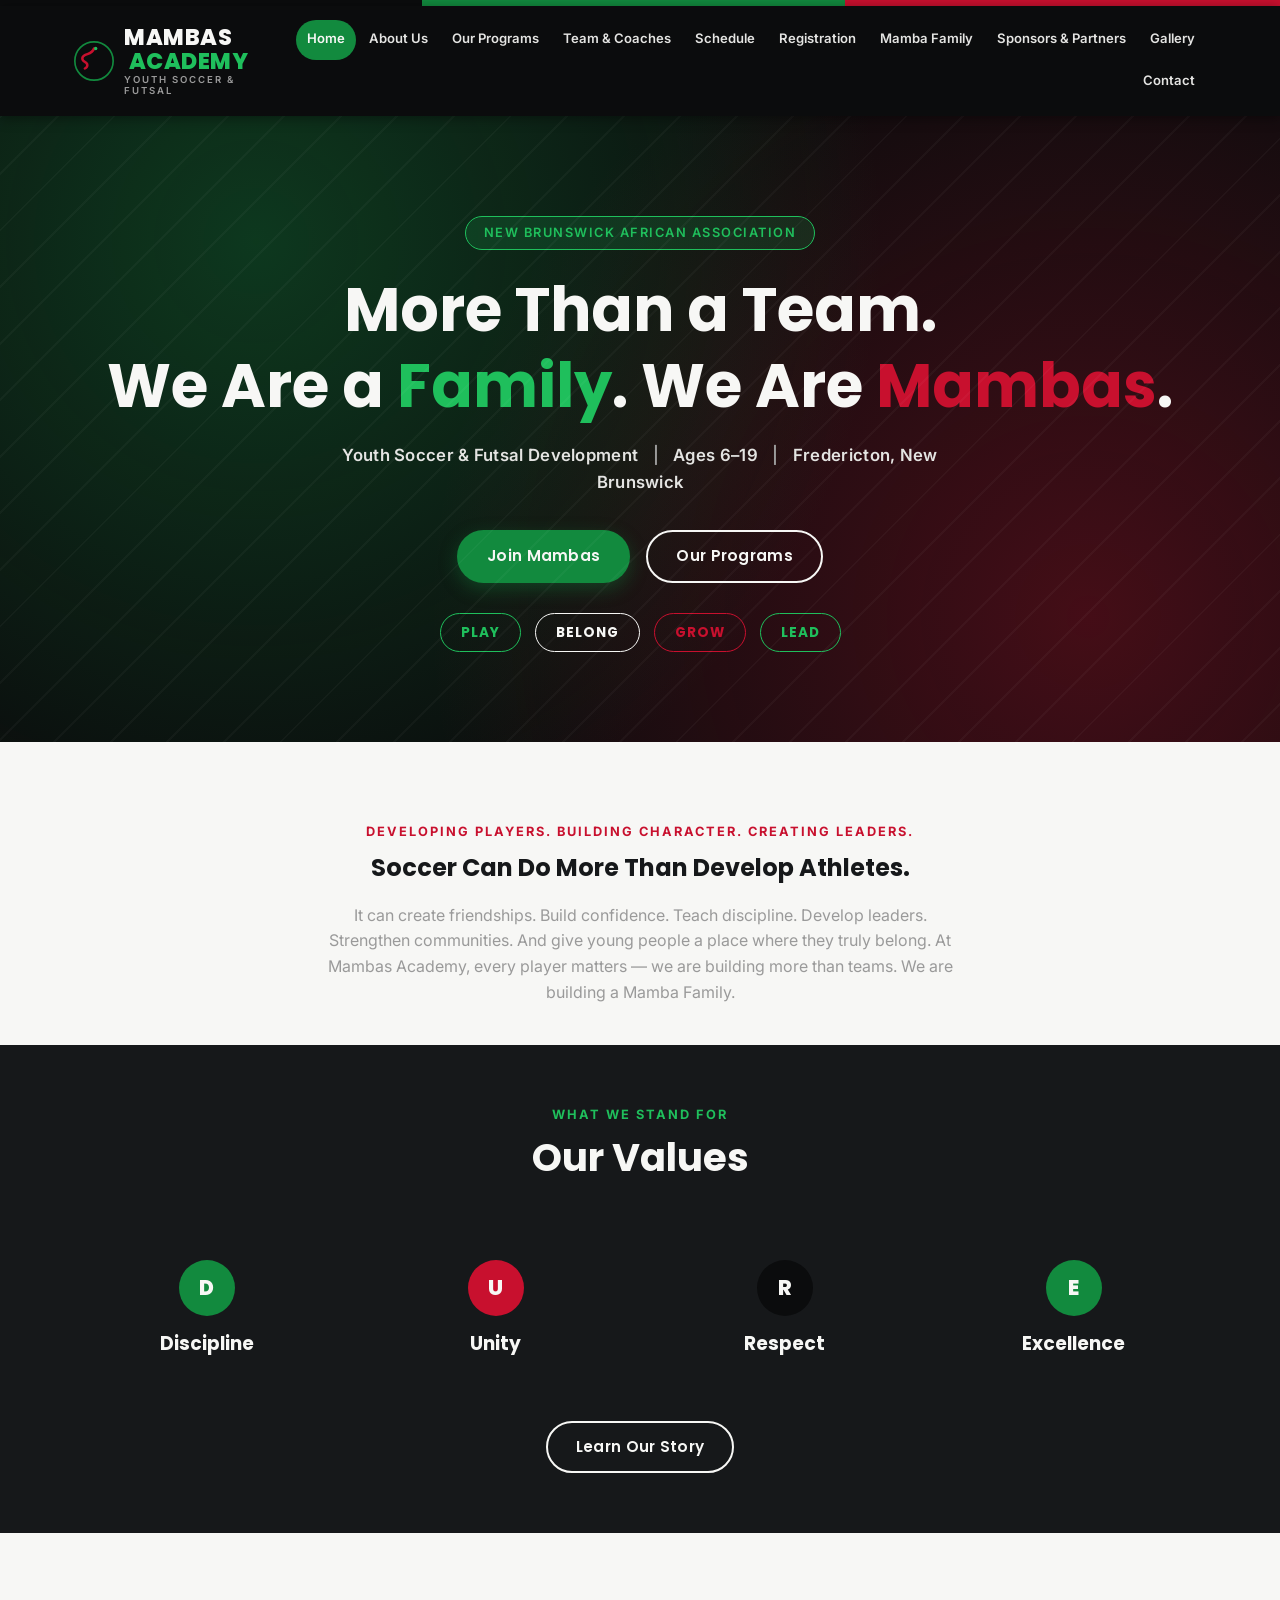
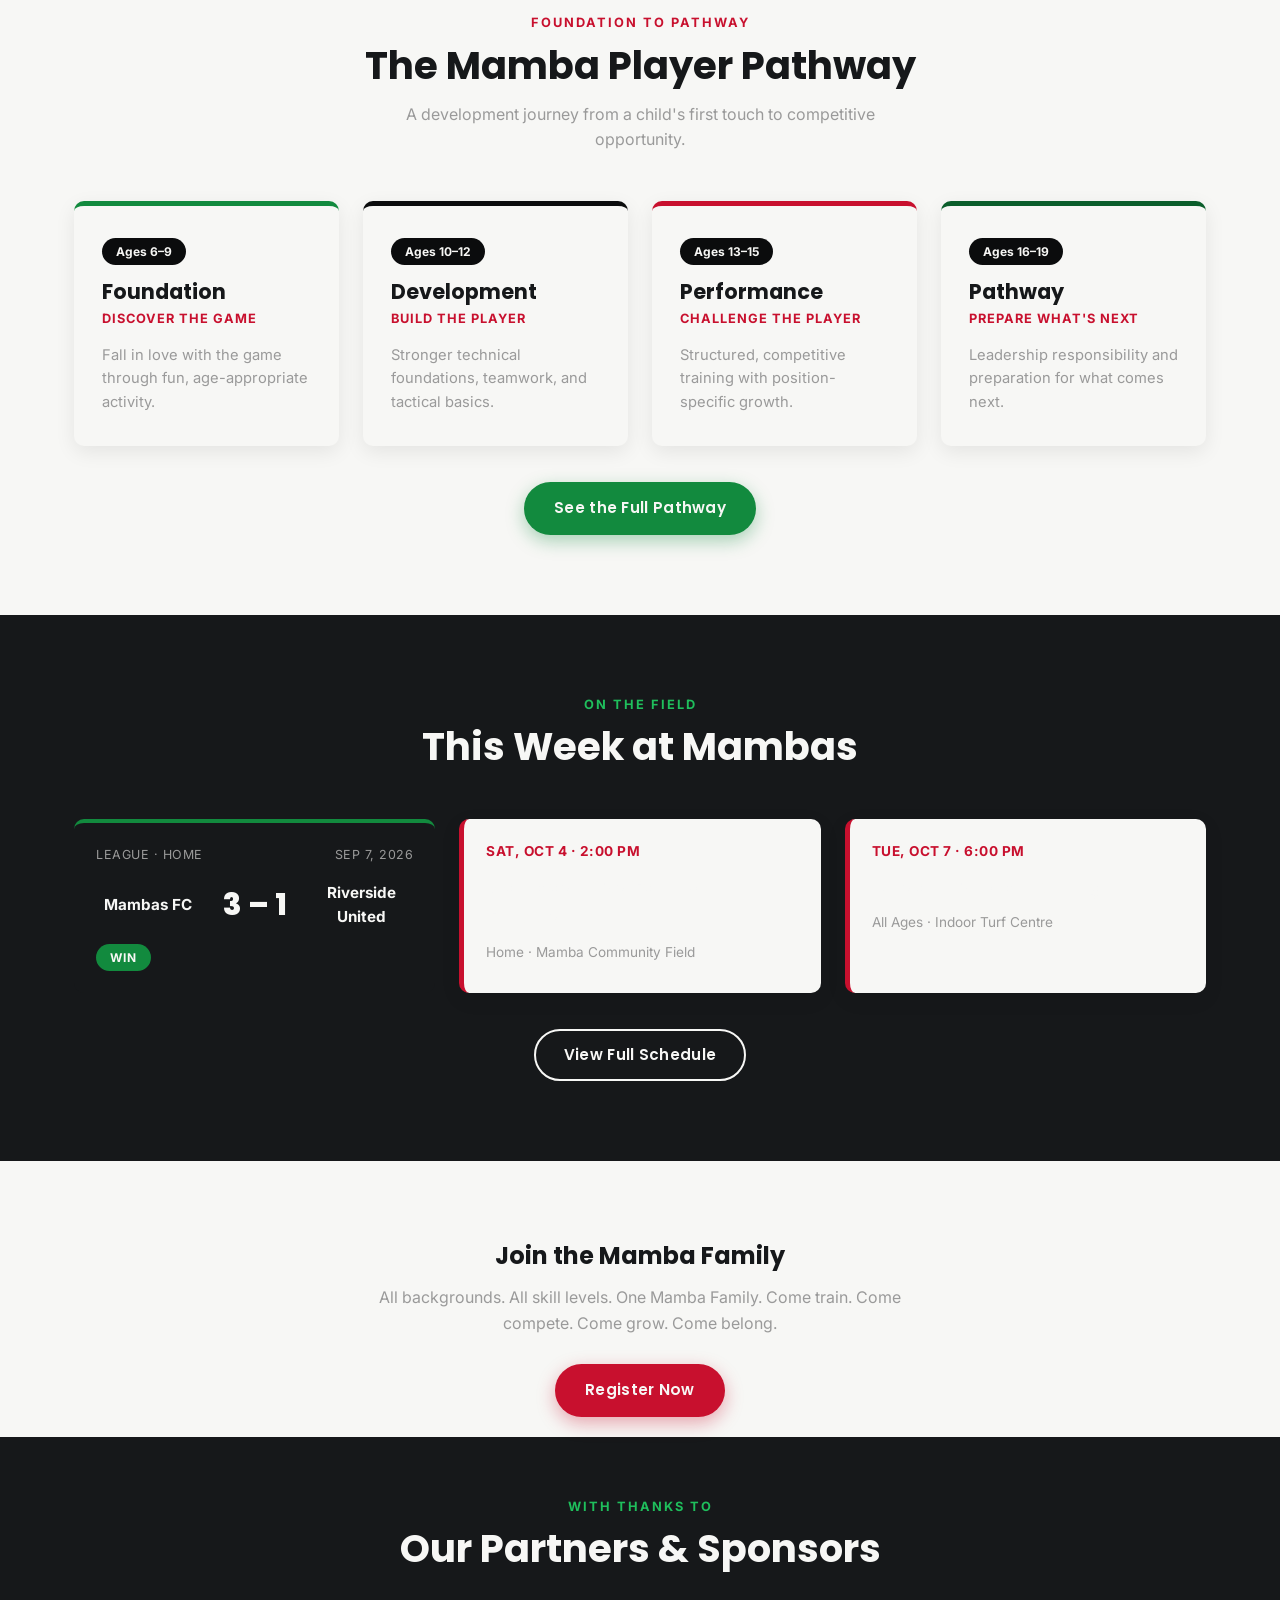
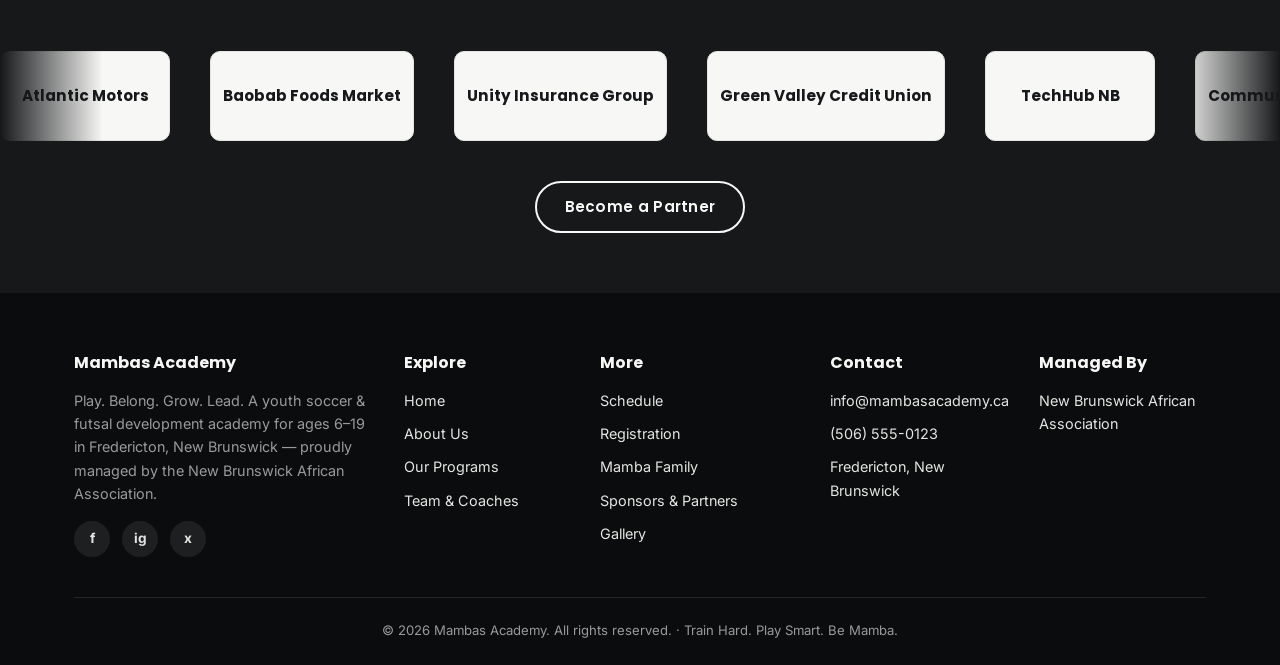
==== commit 09ba0f8c: "Merge Coaches into Team page and Player Pathway into Our Programs Consolidate the nav from 12 items " ====
--- a/index.html
+++ b/index.html
@@ -28,9 +28,7 @@
       <a href="index.html" data-page="index.html">Home</a>
       <a href="about.html" data-page="about.html">About Us</a>
       <a href="programs.html" data-page="programs.html">Our Programs</a>
-      <a href="pathway.html" data-page="pathway.html">Player Pathway</a>
-      <a href="teams.html" data-page="teams.html">Teams</a>
-      <a href="coaches.html" data-page="coaches.html">Coaches</a>
+      <a href="teams.html" data-page="teams.html">Team &amp; Coaches</a>
       <a href="schedule.html" data-page="schedule.html">Schedule</a>
       <a href="registration.html" data-page="registration.html">Registration</a>
       <a href="family.html" data-page="family.html">Mamba Family</a>
@@ -118,7 +116,7 @@
       <div class="stage-card"><span class="stage-ages">Ages 16–19</span><h3>Pathway</h3><span class="stage-tag">Prepare What's Next</span><p>Leadership responsibility and preparation for what comes next.</p></div>
     </div>
     <div style="text-align:center; margin-top:36px;">
-      <a href="pathway.html" class="btn btn-primary">See the Full Pathway</a>
+      <a href="programs.html#pathway" class="btn btn-primary">See the Full Pathway</a>
     </div>
   </div>
 </section>
@@ -219,14 +217,12 @@
           <li><a href="index.html">Home</a></li>
           <li><a href="about.html">About Us</a></li>
           <li><a href="programs.html">Our Programs</a></li>
-          <li><a href="pathway.html">Player Pathway</a></li>
-          <li><a href="teams.html">Teams</a></li>
+          <li><a href="teams.html">Team &amp; Coaches</a></li>
         </ul>
       </div>
       <div>
         <h4>More</h4>
         <ul>
-          <li><a href="coaches.html">Coaches</a></li>
           <li><a href="schedule.html">Schedule</a></li>
           <li><a href="registration.html">Registration</a></li>
           <li><a href="family.html">Mamba Family</a></li>
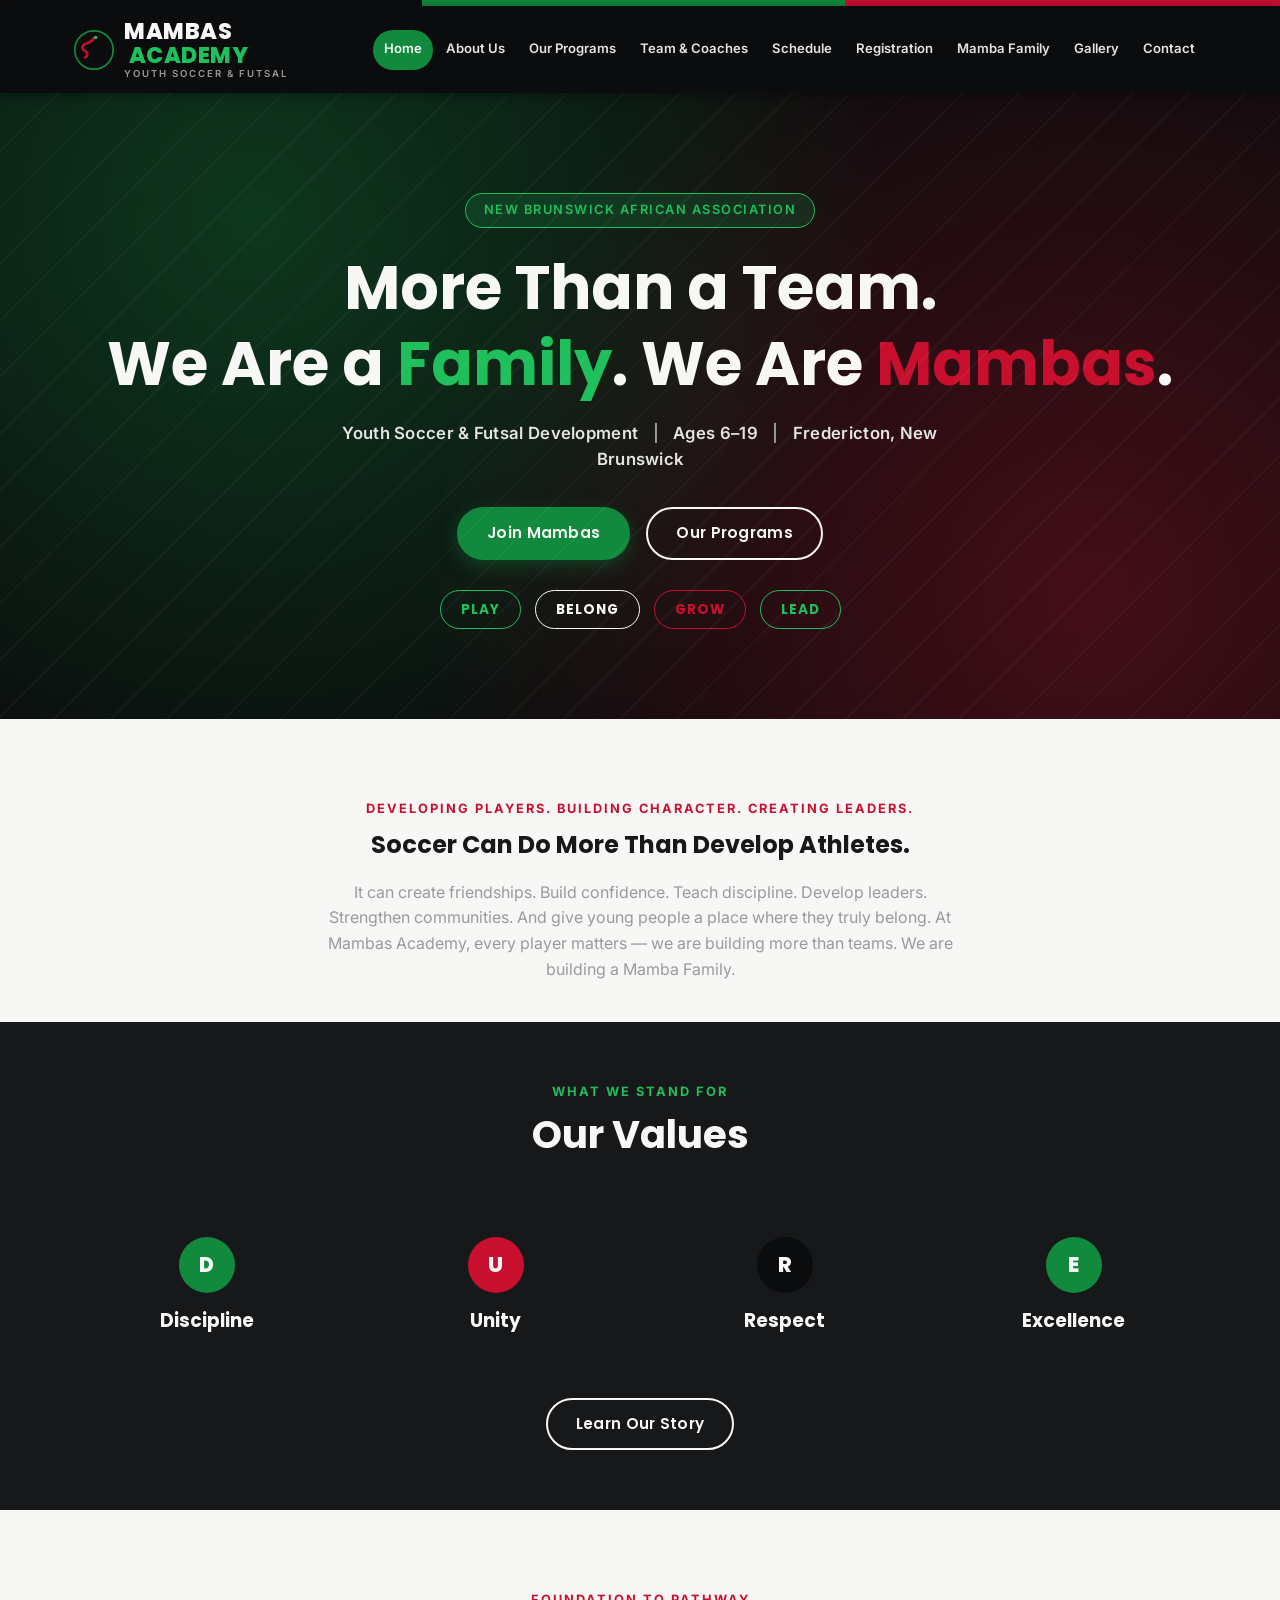
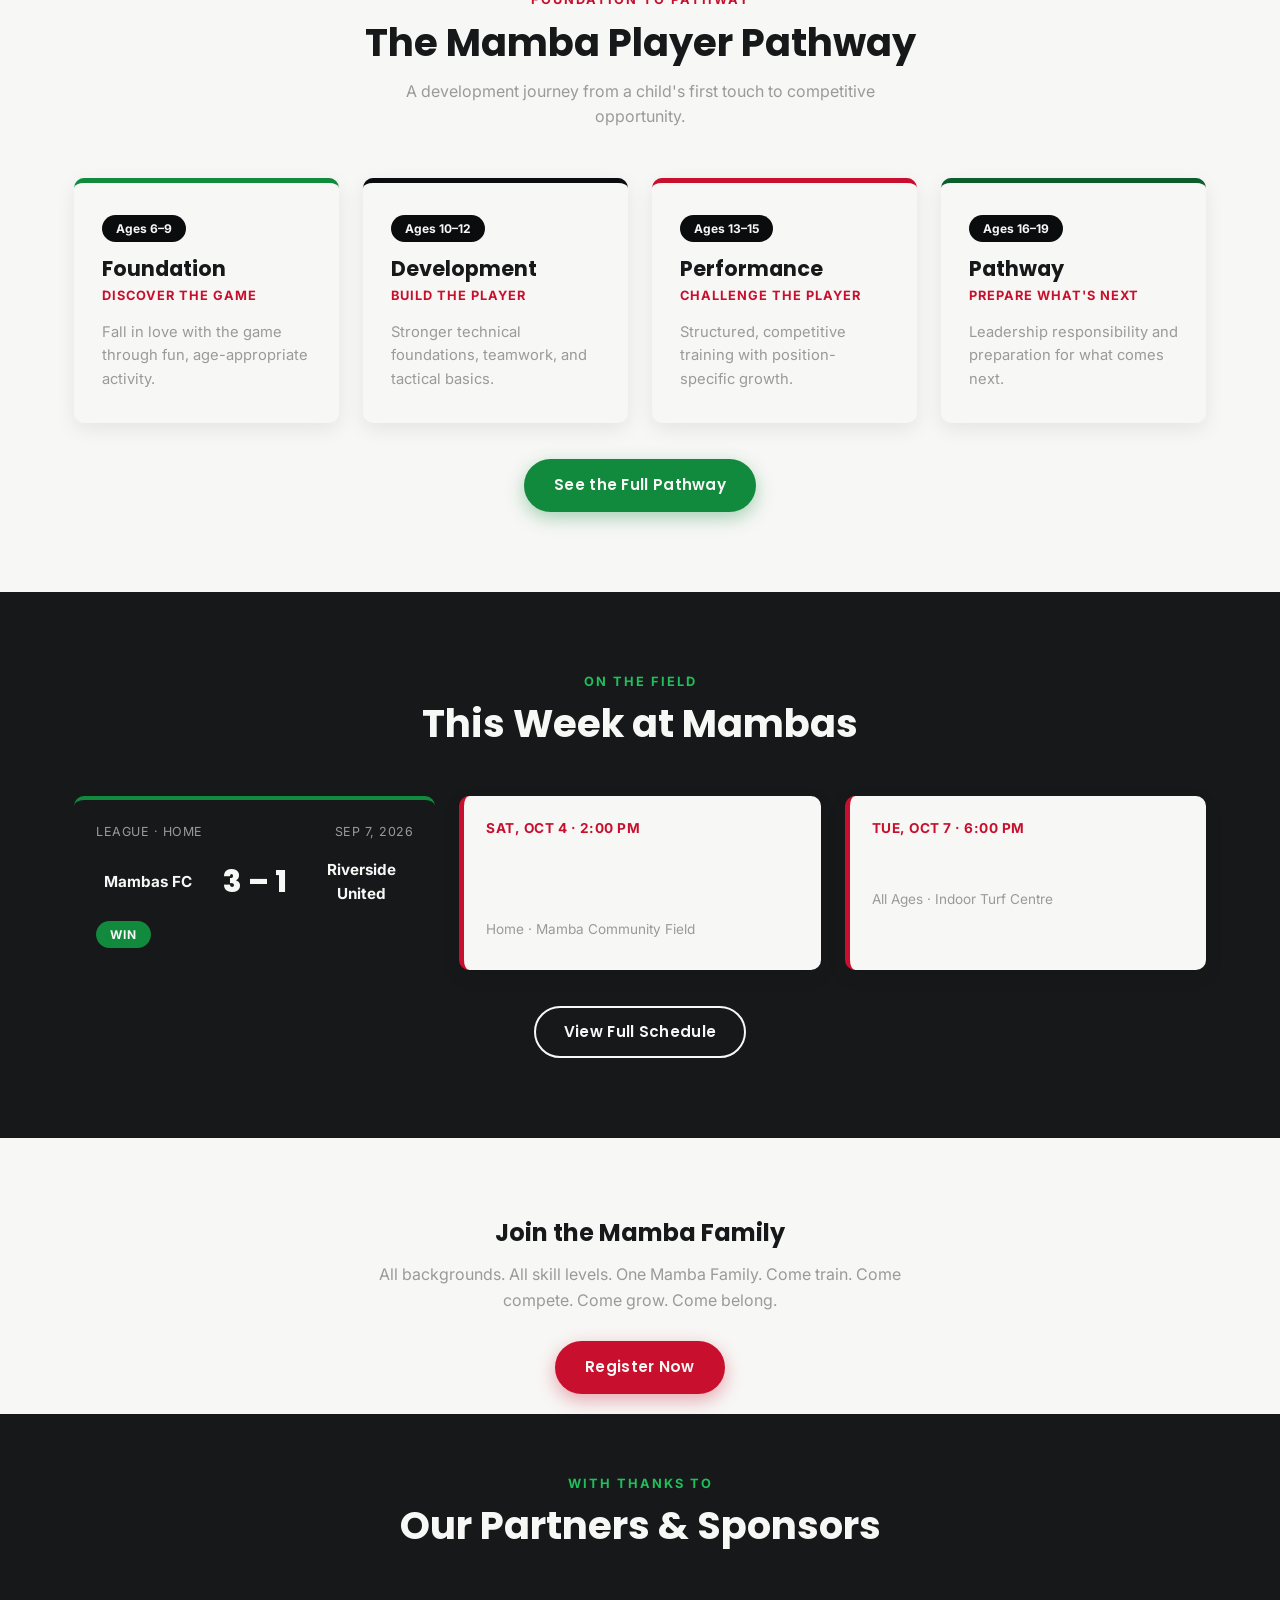
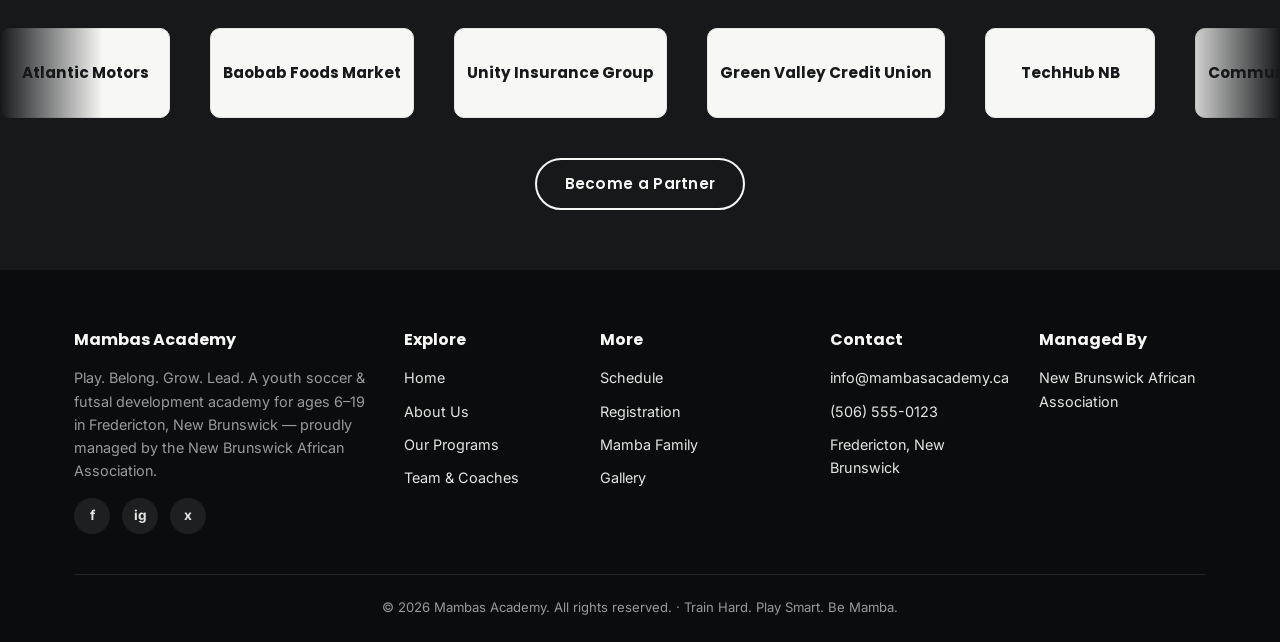
==== commit 8d7be5f2: "Merge Sponsors & Partners into Mamba Family page Nav is down to 9 items. Sponsor logos, the "why par" ====
--- a/index.html
+++ b/index.html
@@ -32,7 +32,6 @@
       <a href="schedule.html" data-page="schedule.html">Schedule</a>
       <a href="registration.html" data-page="registration.html">Registration</a>
       <a href="family.html" data-page="family.html">Mamba Family</a>
-      <a href="sponsors.html" data-page="sponsors.html">Sponsors &amp; Partners</a>
       <a href="gallery.html" data-page="gallery.html">Gallery</a>
       <a href="contact.html" data-page="contact.html">Contact</a>
     </nav>
@@ -194,7 +193,7 @@
     </div>
   </div>
   <div class="container" style="text-align:center; margin-top:10px;">
-    <a href="sponsors.html" class="btn btn-outline">Become a Partner</a>
+    <a href="family.html#sponsors" class="btn btn-outline">Become a Partner</a>
   </div>
 </section>
 
@@ -226,7 +225,6 @@
           <li><a href="schedule.html">Schedule</a></li>
           <li><a href="registration.html">Registration</a></li>
           <li><a href="family.html">Mamba Family</a></li>
-          <li><a href="sponsors.html">Sponsors &amp; Partners</a></li>
           <li><a href="gallery.html">Gallery</a></li>
         </ul>
       </div>
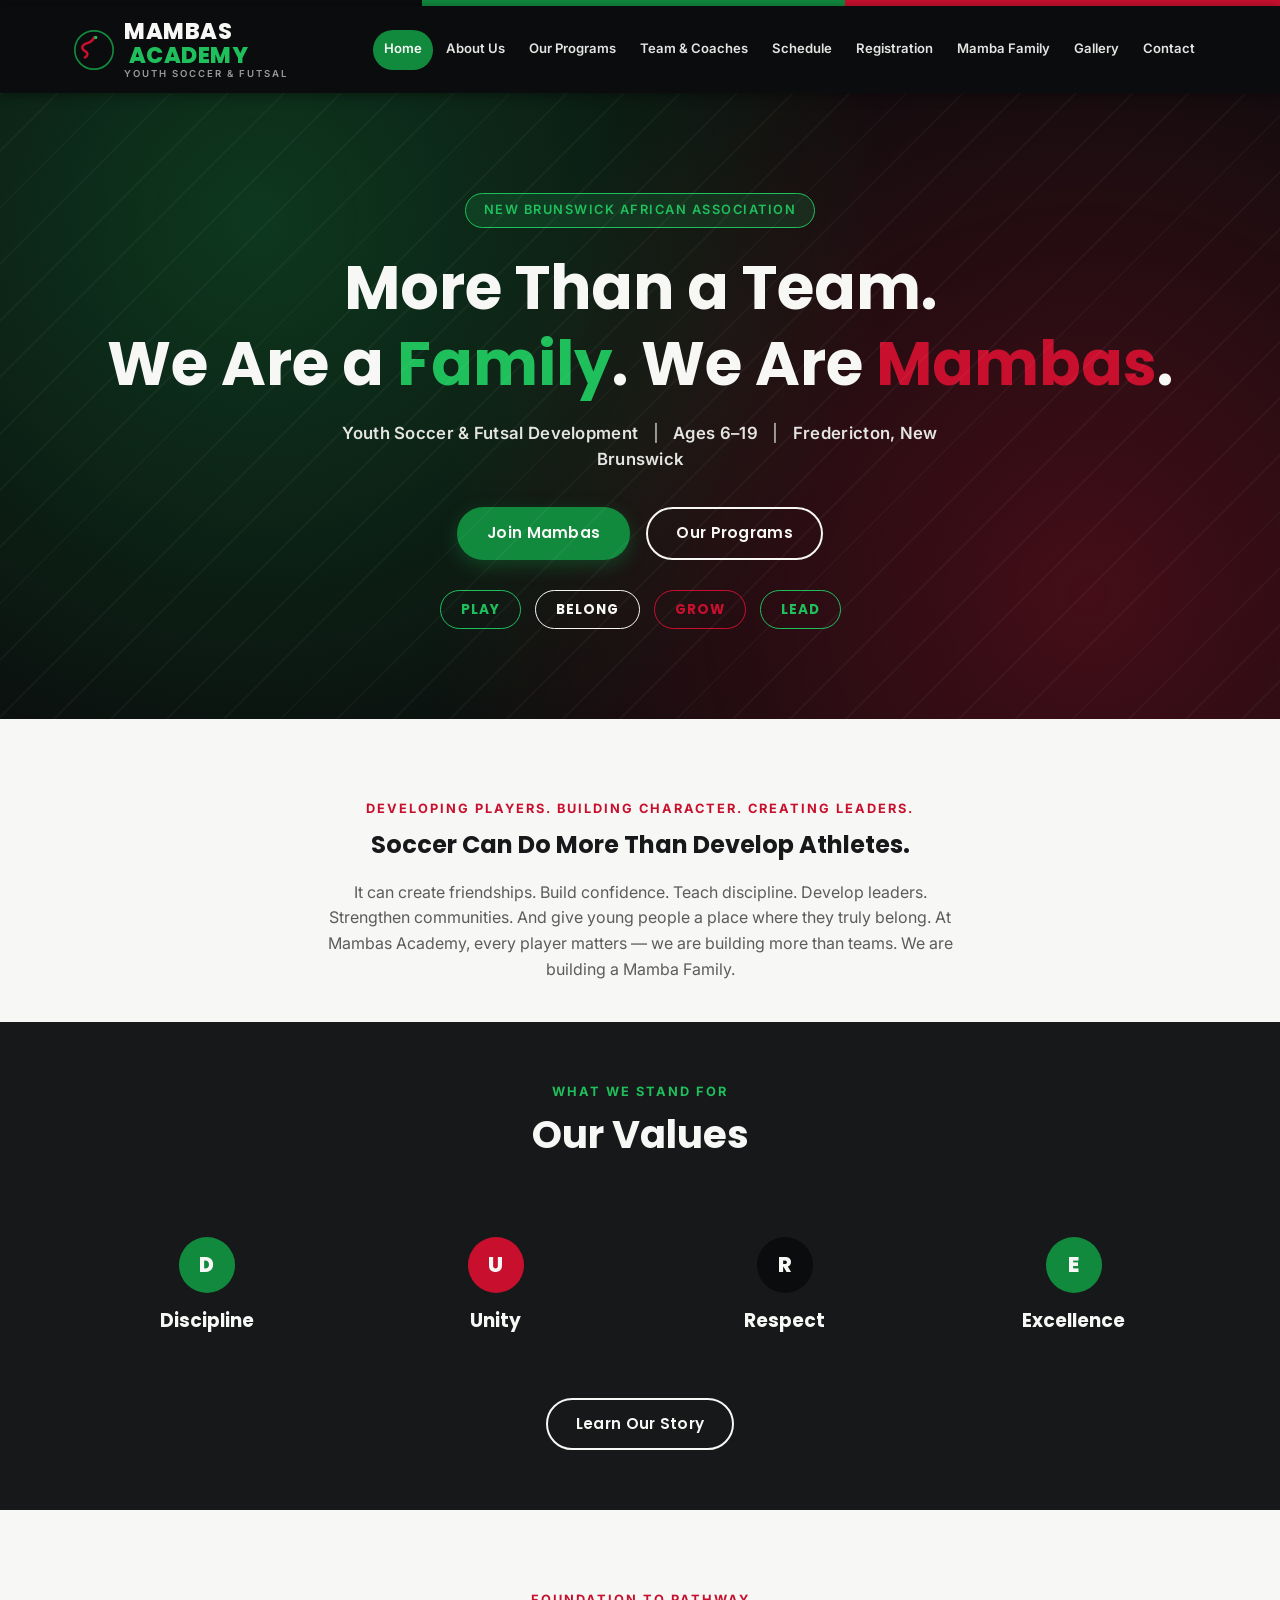
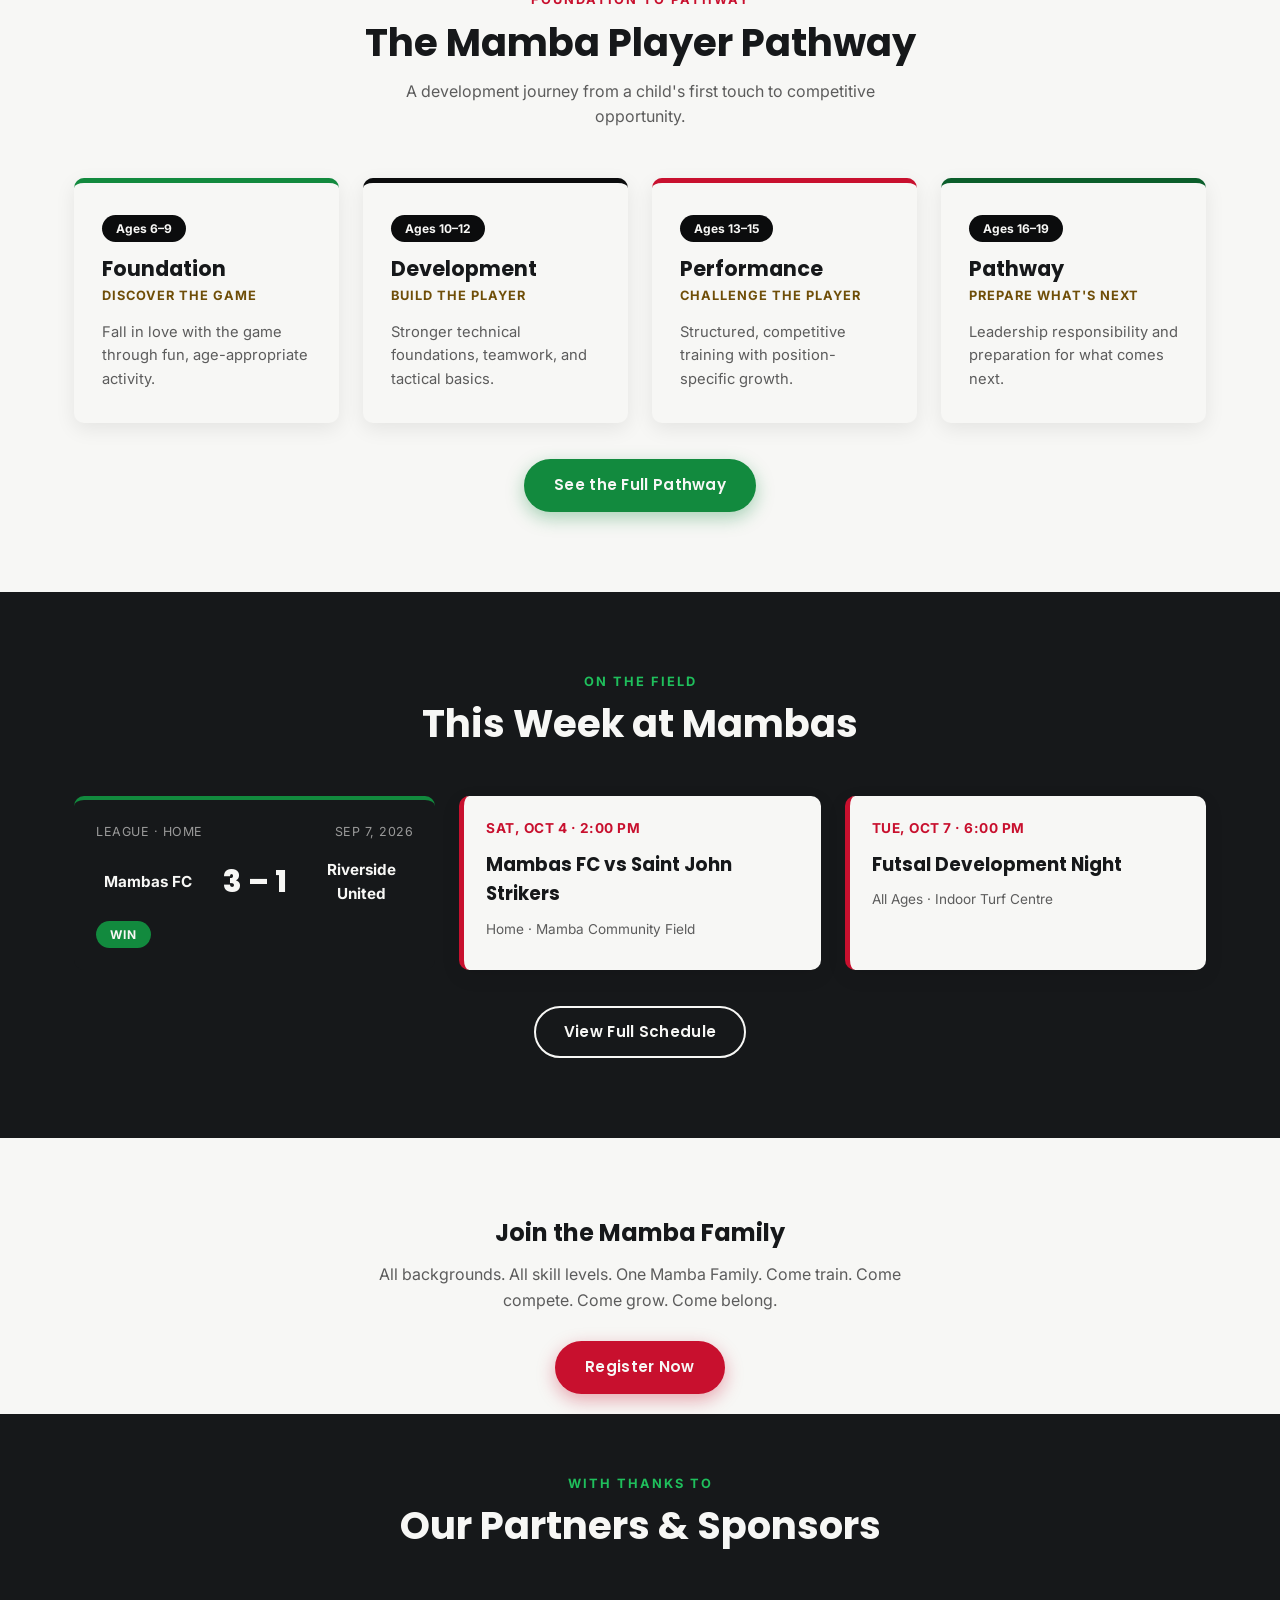
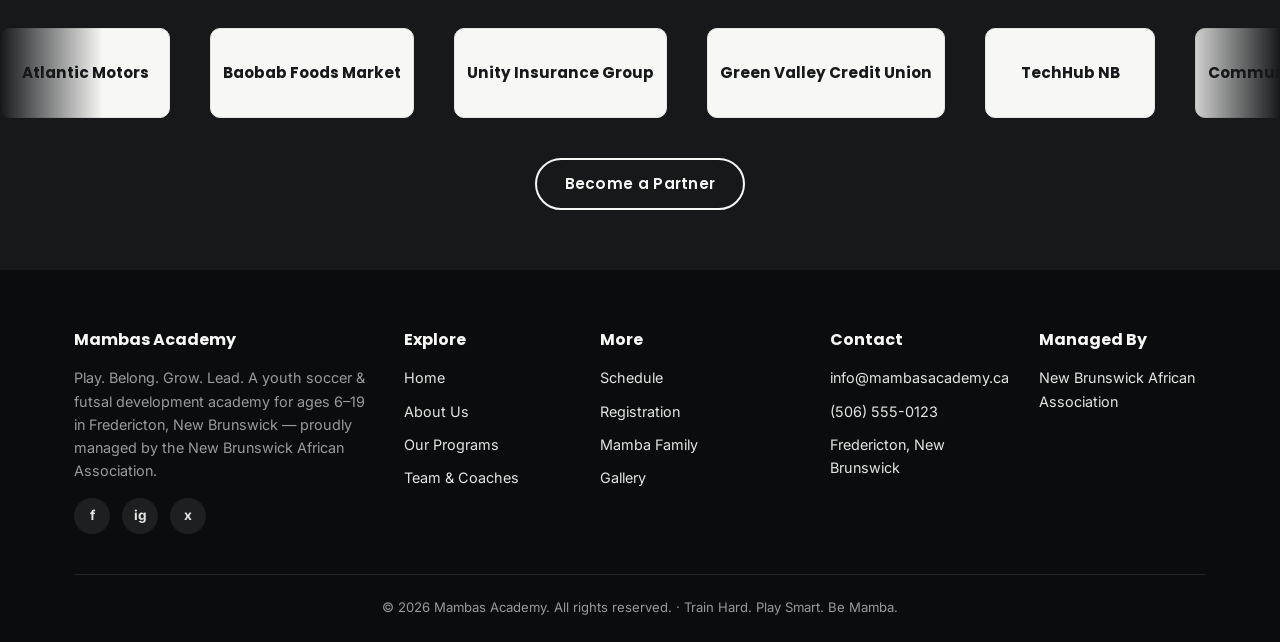
==== commit aa02cae5: "Darken body text on light backgrounds sitewide for readability Body paragraphs on plain (light) sect" ====
--- a/index.html
+++ b/index.html
@@ -65,7 +65,7 @@
   <div class="container" style="text-align:center;">
     <span class="section-eyebrow">Developing Players. Building Character. Creating Leaders.</span>
     <h2 style="max-width:760px; margin:10px auto 20px;">Soccer Can Do More Than Develop Athletes.</h2>
-    <p style="color:var(--grey); max-width:640px; margin:0 auto;">It can create friendships. Build confidence. Teach discipline. Develop leaders. Strengthen communities. And give young people a place where they truly belong. At Mambas Academy, every player matters — we are building more than teams. We are building a Mamba Family.</p>
+    <p style="color:var(--grey-dark); max-width:640px; margin:0 auto;">It can create friendships. Build confidence. Teach discipline. Develop leaders. Strengthen communities. And give young people a place where they truly belong. At Mambas Academy, every player matters — we are building more than teams. We are building a Mamba Family.</p>
   </div>
 </section>
 
@@ -158,7 +158,7 @@
 <section class="section" style="padding-bottom: 20px; text-align:center;">
   <div class="container">
     <h2 style="margin-bottom:14px;">Join the Mamba Family</h2>
-    <p style="color:var(--grey); max-width:560px; margin:0 auto 28px;">All backgrounds. All skill levels. One Mamba Family. Come train. Come compete. Come grow. Come belong.</p>
+    <p style="color:var(--grey-dark); max-width:560px; margin:0 auto 28px;">All backgrounds. All skill levels. One Mamba Family. Come train. Come compete. Come grow. Come belong.</p>
     <a href="registration.html" class="btn btn-red">Register Now</a>
   </div>
 </section>
--- a/css/style.css
+++ b/css/style.css
@@ -11,8 +11,11 @@
   --green-light: #1fbf5c;
   --red: #c8102e;
   --red-dark: #8c0c22;
+  --mustard: #9c6f0b;
+  --mustard-dark: #6f4e08;
   --white: #f7f7f5;
   --grey: #9a9a9a;
+  --grey-dark: #5c5c5c;
   --grey-light: #e4e4e2;
 
   --font-heading: 'Poppins', 'Segoe UI', sans-serif;
@@ -328,7 +331,7 @@
 }
 
 .section-head p {
-  color: var(--grey);
+  color: var(--grey-dark);
   max-width: 560px;
   margin: 12px auto 0;
 }
@@ -451,11 +454,12 @@
   font-family: var(--font-heading);
   font-size: 1.15rem;
   font-weight: 700;
+  color: var(--black-soft);
 }
 
 .fixture-info {
   font-size: 0.85rem;
-  color: var(--grey);
+  color: var(--grey-dark);
 }
 
 /* ---------- Partner marquee ---------- */
@@ -575,11 +579,12 @@
 .player-info h3 {
   font-size: 1.05rem;
   margin-bottom: 4px;
+  color: var(--black-soft);
 }
 
 .player-pos {
   font-size: 0.8rem;
-  color: var(--grey);
+  color: var(--grey-dark);
   text-transform: uppercase;
   letter-spacing: 0.5px;
 }
@@ -657,10 +662,11 @@
 .vm-card h3 {
   font-size: 1.3rem;
   margin-bottom: 14px;
+  color: var(--black-soft);
 }
 
 .vm-card p {
-  color: var(--grey);
+  color: var(--black-soft);
 }
 
 .value-card {
@@ -926,7 +932,7 @@
 .section-alt .trait-word { color: var(--green-light); }
 
 .trait-card p {
-  color: var(--grey);
+  color: var(--grey-dark);
   font-size: 0.9rem;
 }
 
@@ -960,11 +966,12 @@
 .stage-card h3 {
   font-size: 1.3rem;
   margin-bottom: 4px;
+  color: var(--black-soft);
 }
 
 .stage-tag {
   display: block;
-  color: var(--red);
+  color: var(--mustard-dark);
   font-weight: 700;
   font-size: 0.8rem;
   text-transform: uppercase;
@@ -973,7 +980,7 @@
 }
 
 .stage-card p {
-  color: var(--grey);
+  color: var(--grey-dark);
   font-size: 0.92rem;
 }
 
@@ -1006,6 +1013,7 @@
   box-shadow: 0 4px 14px rgba(0, 0, 0, 0.06);
   font-weight: 600;
   font-size: 0.95rem;
+  color: var(--black-soft);
 }
 
 .program-item .dot {
@@ -1133,6 +1141,7 @@
 .form-field label {
   font-weight: 600;
   font-size: 0.85rem;
+  color: var(--black-soft);
 }
 
 .form-field input,
